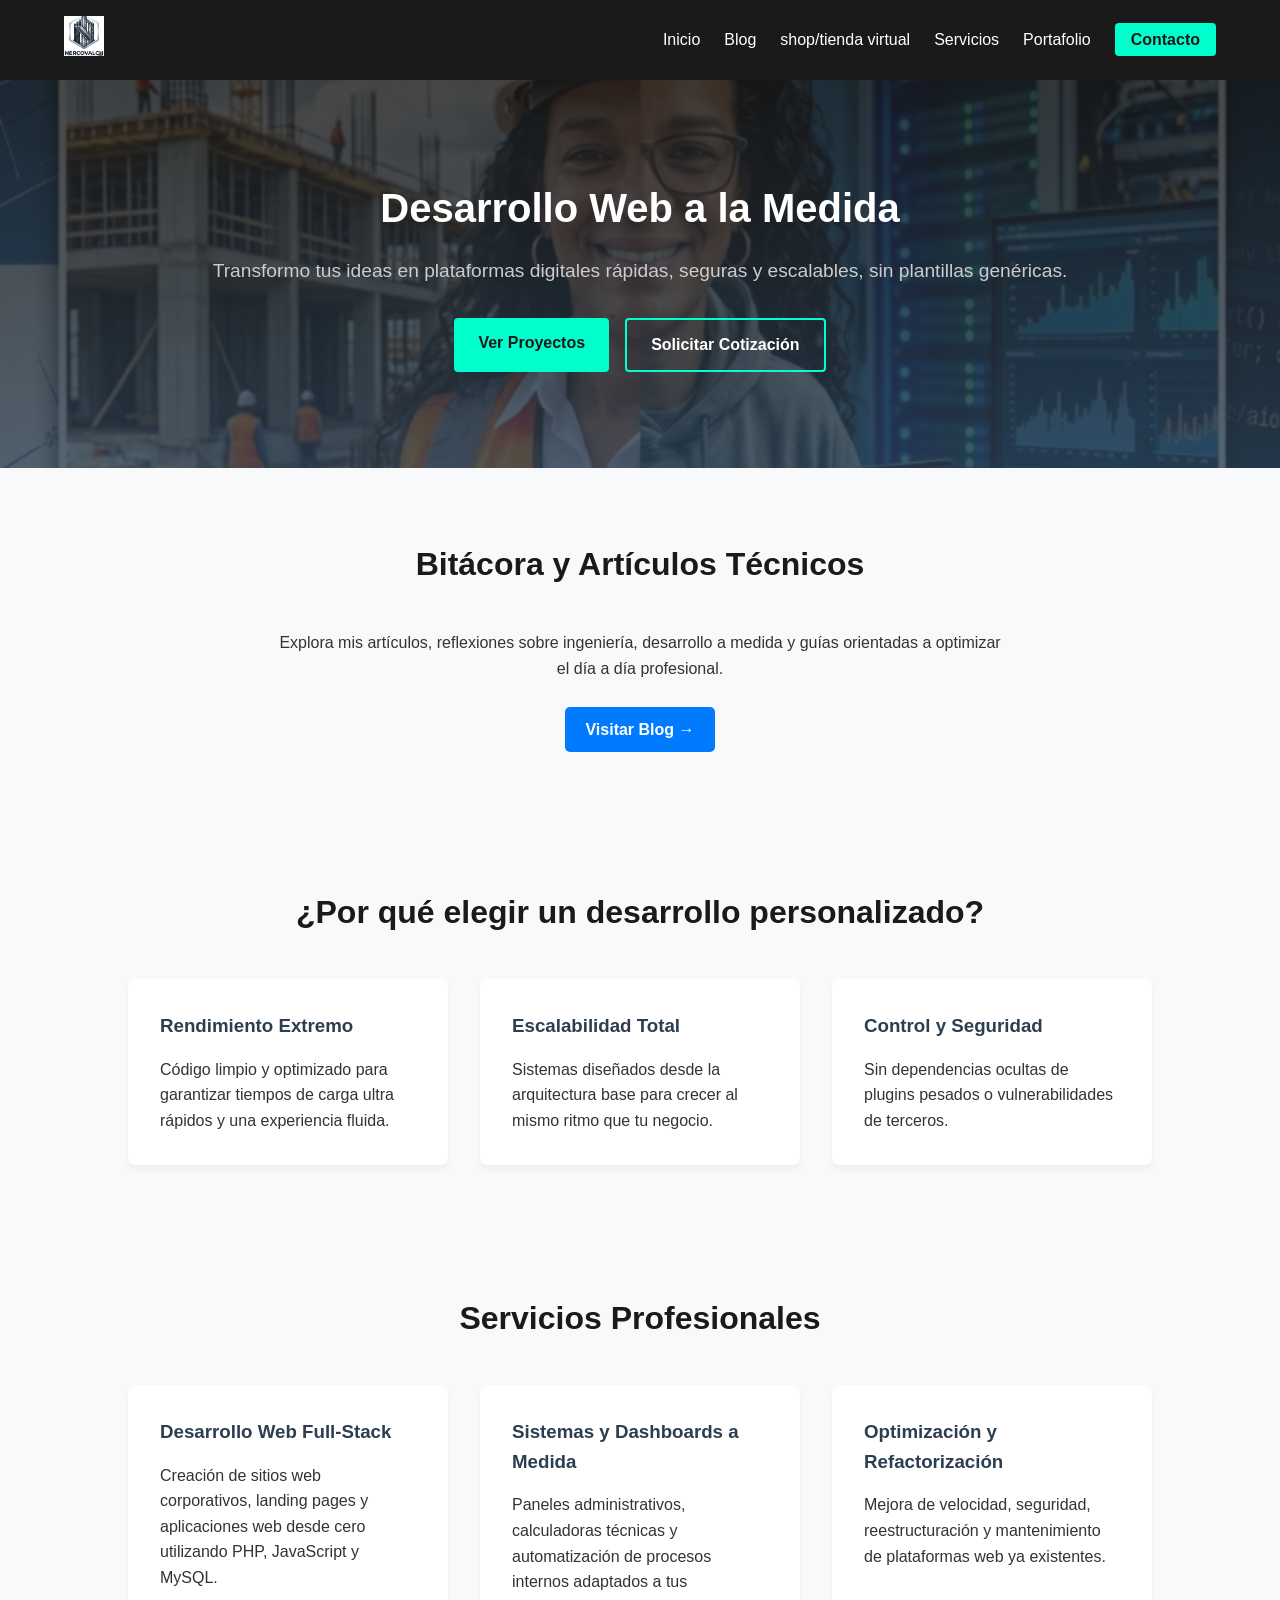
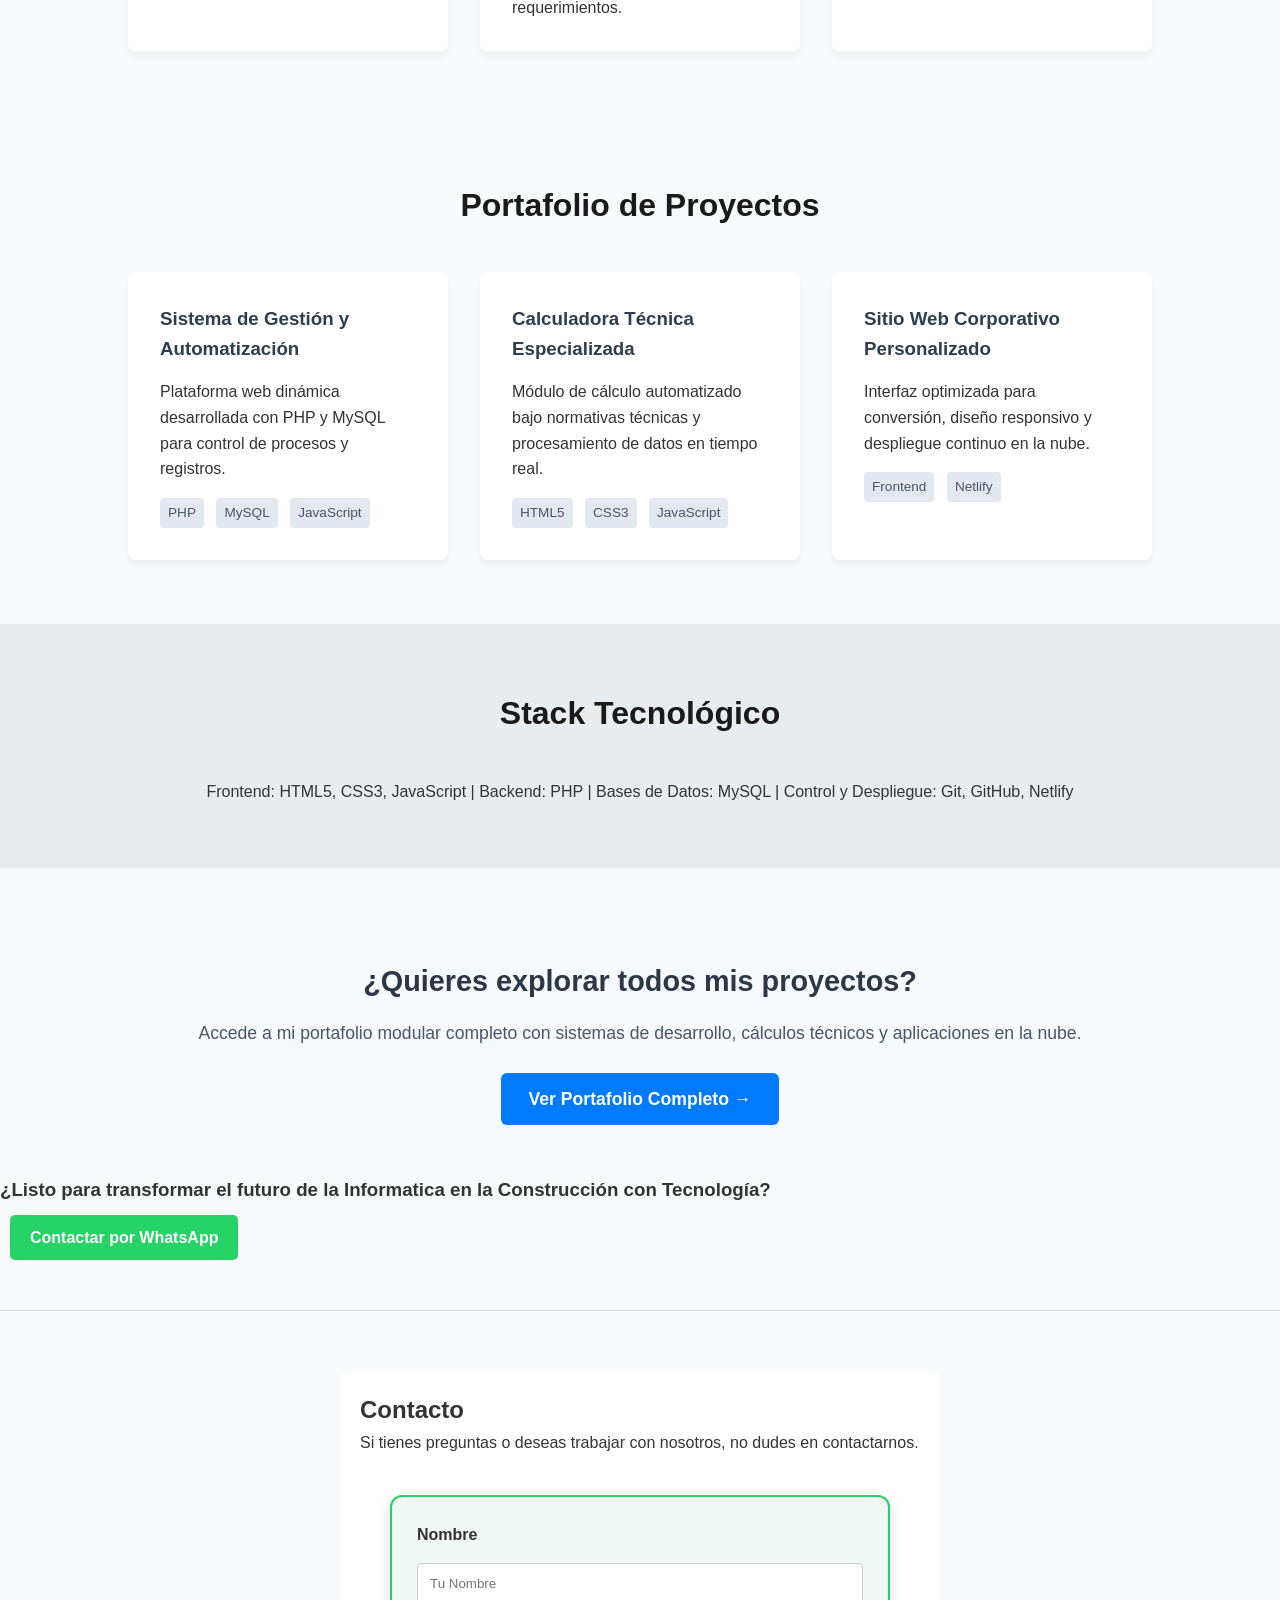
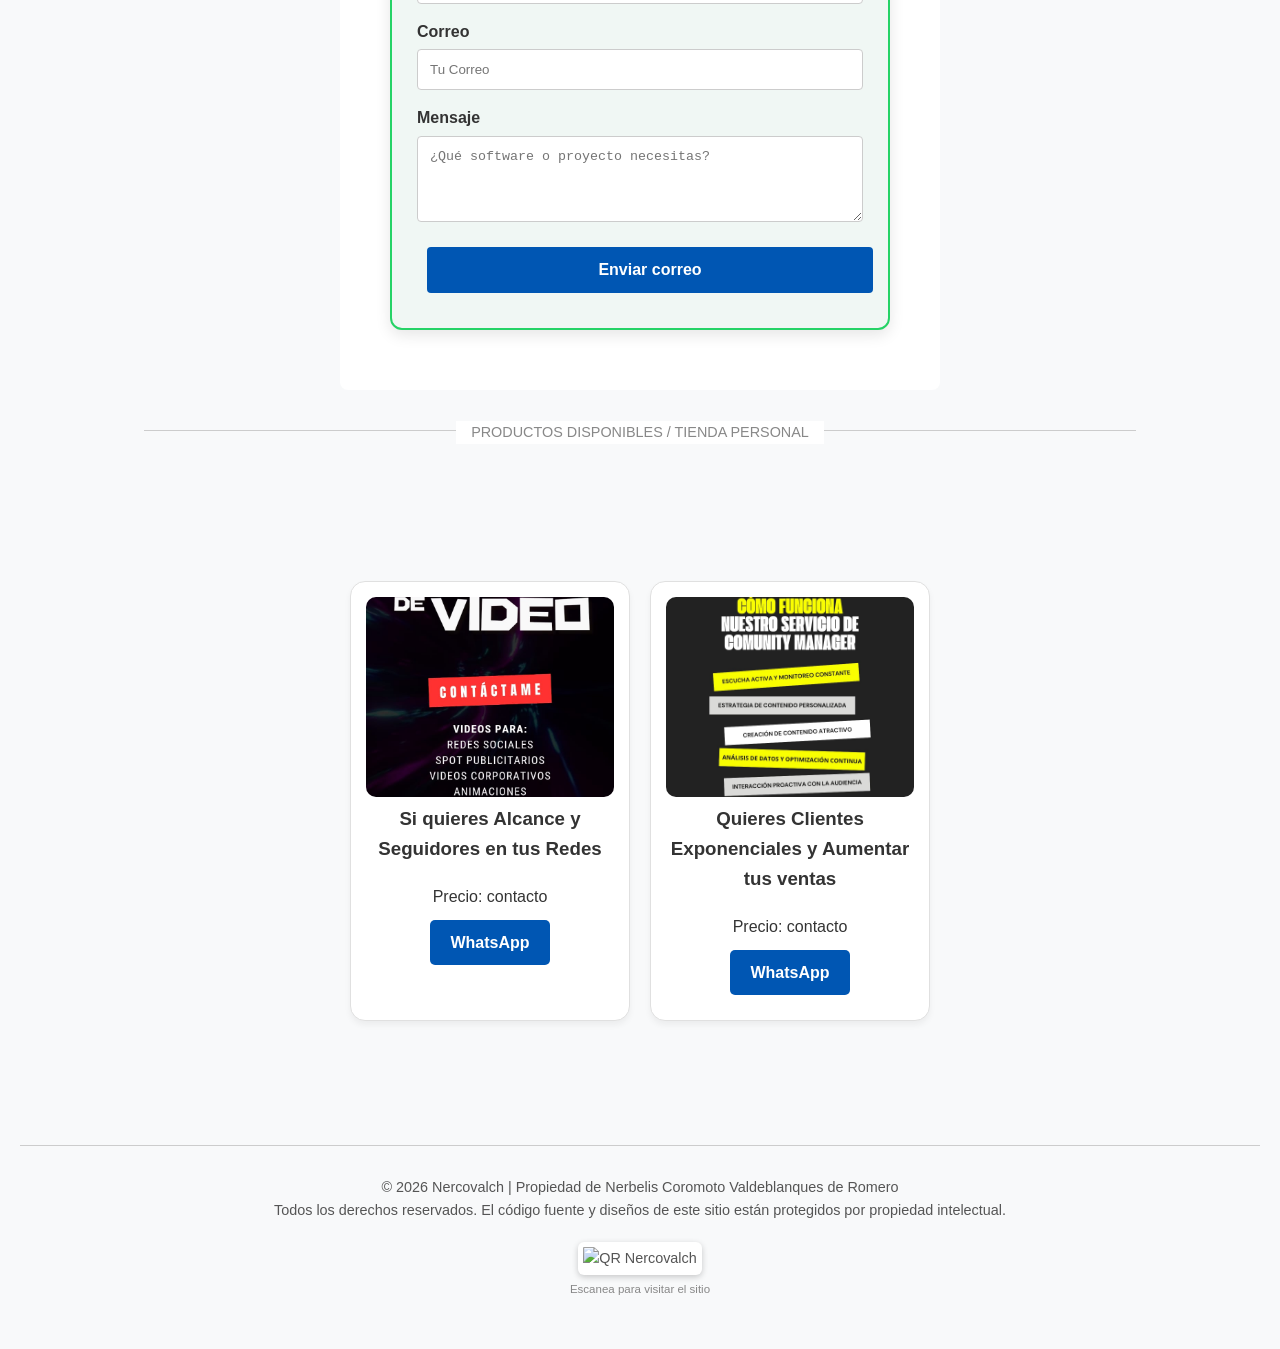
==== index.html @ d63fc439 "agregando shop al menu" ====
<!DOCTYPE html>
<html lang="es">
<head>
    <meta charset="UTF-8">
    <meta name="viewport" content="width=device-width, initial-scale=1.0">
    <title>Ing.Civil e Informatica Nerbelis Valdeblanques / Custom Website Developer & System Engineer</title>
    <meta name="description" content="Desarrollo web a la medida, sistemas full-stack, PHP, JavaScript y soluciones digitales optimizadas.">
    <!-- Aquí vincularemos los estilos CSS más adelante -->
    <link rel="stylesheet" href="style.css">
</head>
<body>

    <!-- Cabecera y Navegación -->
    <header>
        <div class="logo">
             <a href="#inicio"><img src="logo.png" alt="Mi Logo" style="height: 40px;"></a>
        </div>
        <nav>
            <ul>
                <li><a href="#inicio">Inicio</a></li>
                <li><a href="https://blog.nercovalch.uk" target="_blank">Blog</a></li>
                <li><a href="https://shop.nercovalch.uk">shop/tienda virtual</a></li>
                <li><a href="#servicios">Servicios</a></li>
                <li><a href="https://portafolio.nercovalch.uk">Portafolio</a></li>
                <li><a href="#contacto" class="btn-nav">Contacto</a></li>
            </ul>
        </nav>
    </header>

    <!-- 1. Hero Section -->
    <section id="inicio" class="hero">
        <div class="hero-content">
            <h1>Desarrollo Web a la Medida</h1>
            <p>Transformo tus ideas en plataformas digitales rápidas, seguras y escalables, sin plantillas genéricas.</p>
            <div class="hero-buttons">
                <a href="https://portafolio.nercovalch.uk" class="btn-primary">Ver Proyectos</a>
                <a href="#contacto" class="btn-secondary">Solicitar Cotización</a>
            </div>
        </div>
    </section>

    <!-- 2. Propuesta de Valor -->
    <!-- Sección de Acceso al Blog -->
    <section id="blog-destacado" class="blog-section-preview" style="padding: 40px 20px; text-align: center;">
        <div class="blog-content-box" style="max-width: 800px; margin: 0 auto; background: rgba(255, 255, 255, 0.03); border: 1px solid rgba(255, 255, 255, 0.1); border-radius: 8px; padding: 30px;">
            <h2>Bitácora y Artículos Técnicos</h2>
            <p>Explora mis artículos, reflexiones sobre ingeniería, desarrollo a medida y guías orientadas a optimizar el día a día profesional.</p>
            <br>
            <a href="https://blog.nercovalch.uk" target="_blank" class="btn-primary" style="display: inline-block; padding: 10px 20px; background-color: #007bff; color: #fff; text-decoration: none; border-radius: 5px; font-weight: bold;">Visitar Blog &rarr;</a>
        </div>
    </section>

    <section class="value-proposal">
        <h2>¿Por qué elegir un desarrollo personalizado?</h2>
        <div class="grid-cards">
            <div class="card">
                <h3>Rendimiento Extremo</h3>
                <p>Código limpio y optimizado para garantizar tiempos de carga ultra rápidos y una experiencia fluida.</p>
            </div>
            <div class="card">
                <h3>Escalabilidad Total</h3>
                <p>Sistemas diseñados desde la arquitectura base para crecer al mismo ritmo que tu negocio.</p>
            </div>
            <div class="card">
                <h3>Control y Seguridad</h3>
                <p>Sin dependencias ocultas de plugins pesados o vulnerabilidades de terceros.</p>
            </div>
        </div>
    </section>

    <!-- 3. Servicios Ofrecidos -->
    <section id="servicios" class="services">
        <h2>Servicios Profesionales</h2>
        <div class="grid-services">
            <div class="service-item">
                <h3>Desarrollo Web Full-Stack</h3>
                <p>Creación de sitios web corporativos, landing pages y aplicaciones web desde cero utilizando PHP, JavaScript y MySQL.</p>
            </div>
            <div class="service-item">
                <h3>Sistemas y Dashboards a Medida</h3>
                <p>Paneles administrativos, calculadoras técnicas y automatización de procesos internos adaptados a tus requerimientos.</p>
            </div>
            <div class="service-item">
                <h3>Optimización y Refactorización</h3>
                <p>Mejora de velocidad, seguridad, reestructuración y mantenimiento de plataformas web ya existentes.</p>
            </div>
        </div>
    </section>

    <!-- 4. Portafolio / Casos de Éxito -->
    <section id="portafolio" class="portfolio">
        <h2>Portafolio de Proyectos</h2>
        <div class="grid-portfolio">
            <div class="portfolio-card">
                <h3>Sistema de Gestión y Automatización</h3>
                <p>Plataforma web dinámica desarrollada con PHP y MySQL para control de procesos y registros.</p>
                <span class="tech-tag">PHP</span> <span class="tech-tag">MySQL</span> <span class="tech-tag">JavaScript</span>
            </div>
            <div class="portfolio-card">
                <h3>Calculadora Técnica Especializada</h3>
                <p>Módulo de cálculo automatizado bajo normativas técnicas y procesamiento de datos en tiempo real.</p>
                <span class="tech-tag">HTML5</span> <span class="tech-tag">CSS3</span> <span class="tech-tag">JavaScript</span>
            </div>
            <div class="portfolio-card">
                <h3>Sitio Web Corporativo Personalizado</h3>
                <p>Interfaz optimizada para conversión, diseño responsivo y despliegue continuo en la nube.</p>
                <span class="tech-tag">Frontend</span> <span class="tech-tag">Netlify</span>
            </div>
            
        </div>
    </section>

    <!-- Stack Tecnológico -->
    <section class="tech-stack">
        <h2>Stack Tecnológico</h2>
        <p>Frontend: HTML5, CSS3, JavaScript | Backend: PHP | Bases de Datos: MySQL | Control y Despliegue: Git, GitHub, Netlify</p>
    </section>

       <section style="padding: 50px 20px; text-align: center; background-color: #f7fafc; margin-top: 40px; border-radius: 8px;">
    <h2 style="font-size: 1.8rem; color: #2d3748; margin-bottom: 15px;">¿Quieres explorar todos mis proyectos?</h2>
    <p style="font-size: 1.1rem; color: #4a5568; margin-bottom: 25px;">Accede a mi portafolio modular completo con sistemas de desarrollo, cálculos técnicos y aplicaciones en la nube.</p>
    <a href="https://portafolio.nercovalch.uk" target="_blank" style="background-color: #007bff; color: white; padding: 12px 28px; border-radius: 6px; text-decoration: none; font-weight: bold; font-size: 1.1rem; display: inline-block;">
        Ver Portafolio Completo &rarr;
    </a>
</section>
        <h3>¿Listo para transformar el futuro de la Informatica en la Construcción con Tecnología?</h3>
        <a href="https://wa.me/5804126526413" class="btn-contacto whatsapp" target="_blank">Contactar por WhatsApp</a>
    </div>
    <div class="contacto-container">
    <!-- Sección de Contacto -->
<div id="contacto" style="max-width: 600px; margin: 40px auto; padding: 20px; background: #fff; border-radius: 8px;">
    <h2>Contacto</h2>
    <p>Si tienes preguntas o deseas trabajar con nosotros, no dudes en contactarnos.</p>
    
    <!-- Formulario configurado para Netlify -->
    <form name="contacto" method="POST" data-netlify="true" action="/gracias.html">
  
  <!-- Campo trampa para bots (Honeypot) -->
  <p style="display: none;">
    <label>No llenes esto: <input name="bot-field" /></label>
  </p>

  <div style="margin-bottom: 15px;">
    <label for="nombre" style="display: block; margin-bottom: 5px; font-weight: bold;">Nombre</label>
    <input type="text" id="nombre" name="nombre" placeholder="Tu Nombre" required style="display: block; width: 100%; padding: 12px; border: 1px solid #ccc; border-radius: 4px; box-sizing: border-box;">
  </div>

  <div style="margin-bottom: 15px;">
    <label for="email" style="display: block; margin-bottom: 5px; font-weight: bold;">Correo</label>
    <input type="email" id="email" name="email" placeholder="Tu Correo" required style="display: block; width: 100%; padding: 12px; border: 1px solid #ccc; border-radius: 4px; box-sizing: border-box;">
  </div>

  <div style="margin-bottom: 15px;">
    <label for="mensaje" style="display: block; margin-bottom: 5px; font-weight: bold;">Mensaje</label>
    <textarea id="mensaje" name="mensaje" placeholder="¿Qué software o proyecto necesitas?" rows="4" required style="display: block; width: 100%; padding: 12px; border: 1px solid #ccc; border-radius: 4px; box-sizing: border-box;"></textarea>
  </div>

  <button type="submit" class="btn-contacto" style="width: 100%; padding: 14px; background-color: #0056b3; color: white; border: none; border-radius: 4px; font-size: 16px; cursor: pointer;">Enviar correo</button>
</form>
</div>
    </header>        
   <div style="text-align: center; margin: 40px 0;">
    <hr style="border: none; border-top: 1px solid #ccc; width: 80%; margin: 0 auto;">
    <p style="background: white; display: inline-block; padding: 0 15px; position: relative; top: -12px; color: #888; font-size: 0.9em;">
        PRODUCTOS DISPONIBLES / TIENDA PERSONAL
    </p>
  </div>
    <section class="contenedor-tienda">
    <div class="productos-grid">
        
        <div class="producto-card">
            <img src="foto1.jpg" class="foto-producto">
            <h3>Si quieres Alcance y Seguidores en tus Redes</h3>
            <p>Precio: contacto</p>
            <a href="https://wa.me/584246561452" class="btn-contacto">WhatsApp</a>
        </div>

        <div class="producto-card">
            <img src="foto2.jpg" class="foto-producto">
            <h3>Quieres Clientes Exponenciales y Aumentar tus ventas</h3>
            <p>Precio: contacto</p>
            <a href="https://wa.me/584246561452" class="btn-contacto">WhatsApp</a>
        </div>

        </section> 
     <footer style="text-align: center; padding: 30px; border-top: 1px solid #ccc; margin-top: 40px; font-size: 0.9em; color: #555;">
        <p>© 2026 Nercovalch | Propiedad de Nerbelis Coromoto Valdeblanques de Romero</p>
        <p>Todos los derechos reservados. El código fuente y diseños de este sitio están protegidos por propiedad intelectual.</p>
        <div style="margin-top: 20px; text-align: center;">
        <img src="https://api.qrserver.com/v1/create-qr-code/?size=90x90&data=https://nercovalch.uk" alt="QR Nercovalch" style="background: #fff; padding: 5px; border-radius: 6px; box-shadow: 0 2px 6px rgba(0,0,0,0.2);">
        <p style="font-size: 0.8em; color: #888; margin-top: 5px;">Escanea para visitar el sitio</p>
    </div>

    </footer>
    <script>
    // Bloquear clic derecho
    document.addEventListener('contextmenu', function(e) {
        e.preventDefault();
    });

    // Bloquear combinaciones de teclas para inspeccionar código (F12, Ctrl+Shift+I, Ctrl+U, etc.)
    document.addEventListener('keydown', function(e) {
        if (
            e.keyCode == 123 || // F12
            (e.ctrlKey && e.shiftKey && (e.keyCode == 73 || e.keyCode == 74)) || // Ctrl+Shift+I / J
            (e.ctrlKey && e.keyCode == 85) // Ctrl+U (Ver código fuente)
        ) {
            e.preventDefault();
            return false;
        }
    });
</script>
</body>
</html>
---- style.css ----
.profile-img {
    width: 150px;
    height: 150px;
    border-radius: 50%; /* Hace la foto redonda */
    object-fit: cover;    /* Evita que la foto se estire */
    border: 4px solid #0056b3; /* Borde azul de ingeniería */
    display: block;
    margin: 20px auto;   /* Centra la foto */
}

.site-header {
    text-align: center;  /* Centra el nombre y la biografía */
    padding: 30px;
    background-color: #f4f4f4;
}
.skills-container {
    margin-top: 20px;
    display: flex;
    flex-wrap: wrap;
    justify-content: center;
    gap: 10px; 
}

.tag {
    background-color: #0056b3; 
    color: white;
    padding: 5px 15px;
    border-radius: 15px;
    font-size: 0.9rem;
    font-weight: bold;
}
#nombre {
    font-family: 'Segoe UI', Tahoma, Geneva, Verdana, sans-serif;
    color: #333;
    margin-top: 15px;
}
#nombre {
    font-family: 'Segoe UI', Tahoma, Geneva, Verdana, sans-serif;
    color: #333;
    margin-top: 15px;
}
.contacto-container {
    margin-top: 40px;
    padding: 20px;
    border-top: 1px solid #ddd;
}

.contacto-container h3 {
    font-family: Arial, sans-serif;
    color: #333;
    margin-bottom: 20px;
}

.btn-contacto {
    display: inline-block;
    padding: 12px 25px;
    margin: 10px;
    border-radius: 5px;
    text-decoration: none;
    font-weight: bold;
    font-family: sans-serif;
    transition: 0.3s;
}

.whatsapp {
    background-color: #25d366;
    color: white;
}

.btn-contacto {
    background-color: #0056b3;
    color: white;
    padding: 10px 20px;
    text-decoration: none;
    border-radius: 5px;
    display: inline-block;
}

.btn-contacto:hover {
    opacity: 0.8;
    transform: translateY(-3px);
}
.btn-contacto i {
    margin-right: 10px; /* Separa el icono del texto */
    font-size: 1.2rem;   /* Hace el icono un poco más grande */
}

.whatsapp {
    background-color: #25d366 !important; /* Color oficial de WhatsApp */
}
.productos-grid {
    display: flex;
    flex-wrap: wrap; /* Esto hace que si no caben 10 en fila, bajen automáticamente */
    justify-content: center;
    gap: 20px;
    padding: 20px;
}

.producto-card {
    background: #ffffff;
    border: 1px solid #e0e0e0;
    border-radius: 15px;
    width: 280px;
    padding: 15px;
    text-align: center;
    box-shadow: 0 4px 6px rgba(0,0,0,0.05);
}

.foto-producto {
    width: 100%;
    height: 200px;
    object-fit: cover; /* Evita que la foto se vea estirada */
    border-radius: 10px;
}

.btn-compra {
    display: block;
    background-color: #25d366; /* Verde WhatsApp */
    color: white;
    padding: 10px;
    text-decoration: none;
    border-radius: 10px;
    font-weight: bold;
    margin-top: 10px;
}
.productos-grid {
    display: flex;
    flex-wrap: wrap; /* Permite que los productos "salten" a la siguiente fila */
    justify-content: center; /* Los centra todos */
    gap: 20px; /* Deja un espacio de 20px entre cada tarjeta */
}
/* --- ESTILOS PARA EL FORMULARIO Y BOTONES (LÍNEA 132+) --- */

form {
    max-width: 500px;    /* Hace que el formulario sea más angosto y estético */
    margin: 40px auto;   /* Lo separa de arriba y lo centra horizontalmente */
    padding: 25px;       /* Espacio interno para que no esté todo pegado */
    background-color: #f0f7f4; 
    border: 2px solid #25d366; /* Borde azul profesional */
    border-radius: 12px; /* Bordes redondeados modernos */
    box-shadow: 0 5px 15px rgba(0,0,0,0.1); /* Sombra suave para que resalte */
}

/* Estilo para los campos de entrada */
input, textarea {
    width: 100%;         /* Se ajustan al nuevo ancho del formulario */
    padding: 12px;
    margin-bottom: 15px;
    border: 1px solid #ccc;
    border-radius: 8px;
    box-sizing: border-box; /* Evita que los campos se salgan del borde */
}

/* Estilo para el botón de enviar (Azul Profesional) */
button[type="submit"] {
    width: 100%;
    background-color: #005080; /* El azul oscuro que elegimos */
    color: white;
    padding: 12px;
    border: none;
    border-radius: 8px;
    font-weight: bold;
    cursor: pointer;
    transition: background 0.3s ease, transform 0.2s;
}

/* Efecto cuando pasas el mouse por encima */
button[type="submit"]:hover {
    background-color: #003d60; /* Se oscurece un poco al tocarlo */
    transform: scale(1.02); /* Crece un poquito para dar feedback */
}
/* Estilos Generales */
* {
    margin: 0;
    padding: 0;
    box-sizing: border-box;
}

body {
    font-family: 'Segoe UI', Tahoma, Geneva, Verdana, sans-serif;
    line-height: 1.6;
    color: #333;
    background-color: #f8f9fa;
}

/* Cabecera y Navegación */
header {
    background: #1a1a1a;
    color: #fff;
    display: flex;
    justify-content: space-between;
    align-items: center;
    padding: 1rem 5%;
    position: sticky;
    top: 0;
    z-index: 1000;
}

.logo span {
    font-size: 1.5rem;
    font-weight: bold;
    color: #00ffcc;
}

nav ul {
    list-style: none;
    display: flex;
    gap: 1.5rem;
}

nav ul li a {
    color: #fff;
    text-decoration: none;
    transition: color 0.3s;
}

nav ul li a:hover {
    color: #00ffcc;
}

.btn-nav {
    background: #00ffcc;
    color: #1a1a1a !important;
    padding: 0.5rem 1rem;
    border-radius: 4px;
    font-weight: bold;
}

/* Hero Section */
.hero {
   background: linear-gradient(rgba(26, 26, 26, 0.8), rgba(44, 62, 80, 0.8)), url('fondo-hero.jpg');
    background-size: cover;
    background-position: center;
    background-repeat: no-repeat;
    color: #fff;
    text-align: center;
    padding: 6rem 2rem;
}

.hero h1 {
    font-size: 2.5rem;
    margin-bottom: 1rem;
}

.hero p {
    font-size: 1.2rem;
    margin-bottom: 2rem;
    color: #ccc;
}

.hero-buttons {
    display: flex;
    justify-content: center;
    gap: 1rem;
}

.btn-primary {
    background: #00ffcc;
    color: #1a1a1a;
    padding: 0.75rem 1.5rem;
    border-radius: 4px;
    text-decoration: none;
    font-weight: bold;
}

.btn-secondary {
    background: transparent;
    color: #fff;
    border: 2px solid #00ffcc;
    padding: 0.75rem 1.5rem;
    border-radius: 4px;
    text-decoration: none;
    font-weight: bold;
}

/* Secciones Generales */
section {
    padding: 4rem 10%;
}

section h2 {
    text-align: center;
    margin-bottom: 2.5rem;
    font-size: 2rem;
    color: #1a1a1a;
}

/* Tarjetas y Grillas */
.grid-cards, .grid-services, .grid-portfolio {
    display: grid;
    grid-template-columns: repeat(auto-fit, minmax(280px, 1fr));
    gap: 2rem;
}

.card, .service-item, .portfolio-card {
    background: #fff;
    padding: 2rem;
    border-radius: 8px;
    box-shadow: 0 4px 6px rgba(0,0,0,0.05);
    transition: transform 0.3s;
}

.card:hover, .service-item:hover, .portfolio-card:hover {
    transform: translateY(-5px);
}

.card h3, .service-item h3, .portfolio-card h3 {
    margin-bottom: 1rem;
    color: #2c3e50;
}

.tech-tag {
    display: inline-block;
    background: #e2e8f0;
    color: #4a5568;
    padding: 0.25rem 0.5rem;
    border-radius: 4px;
    font-size: 0.85rem;
    margin-top: 1rem;
    margin-right: 0.5rem;
}

/* Stack Tecnológico */
.tech-stack {
    background: #e9ecef;
    text-align: center;
}
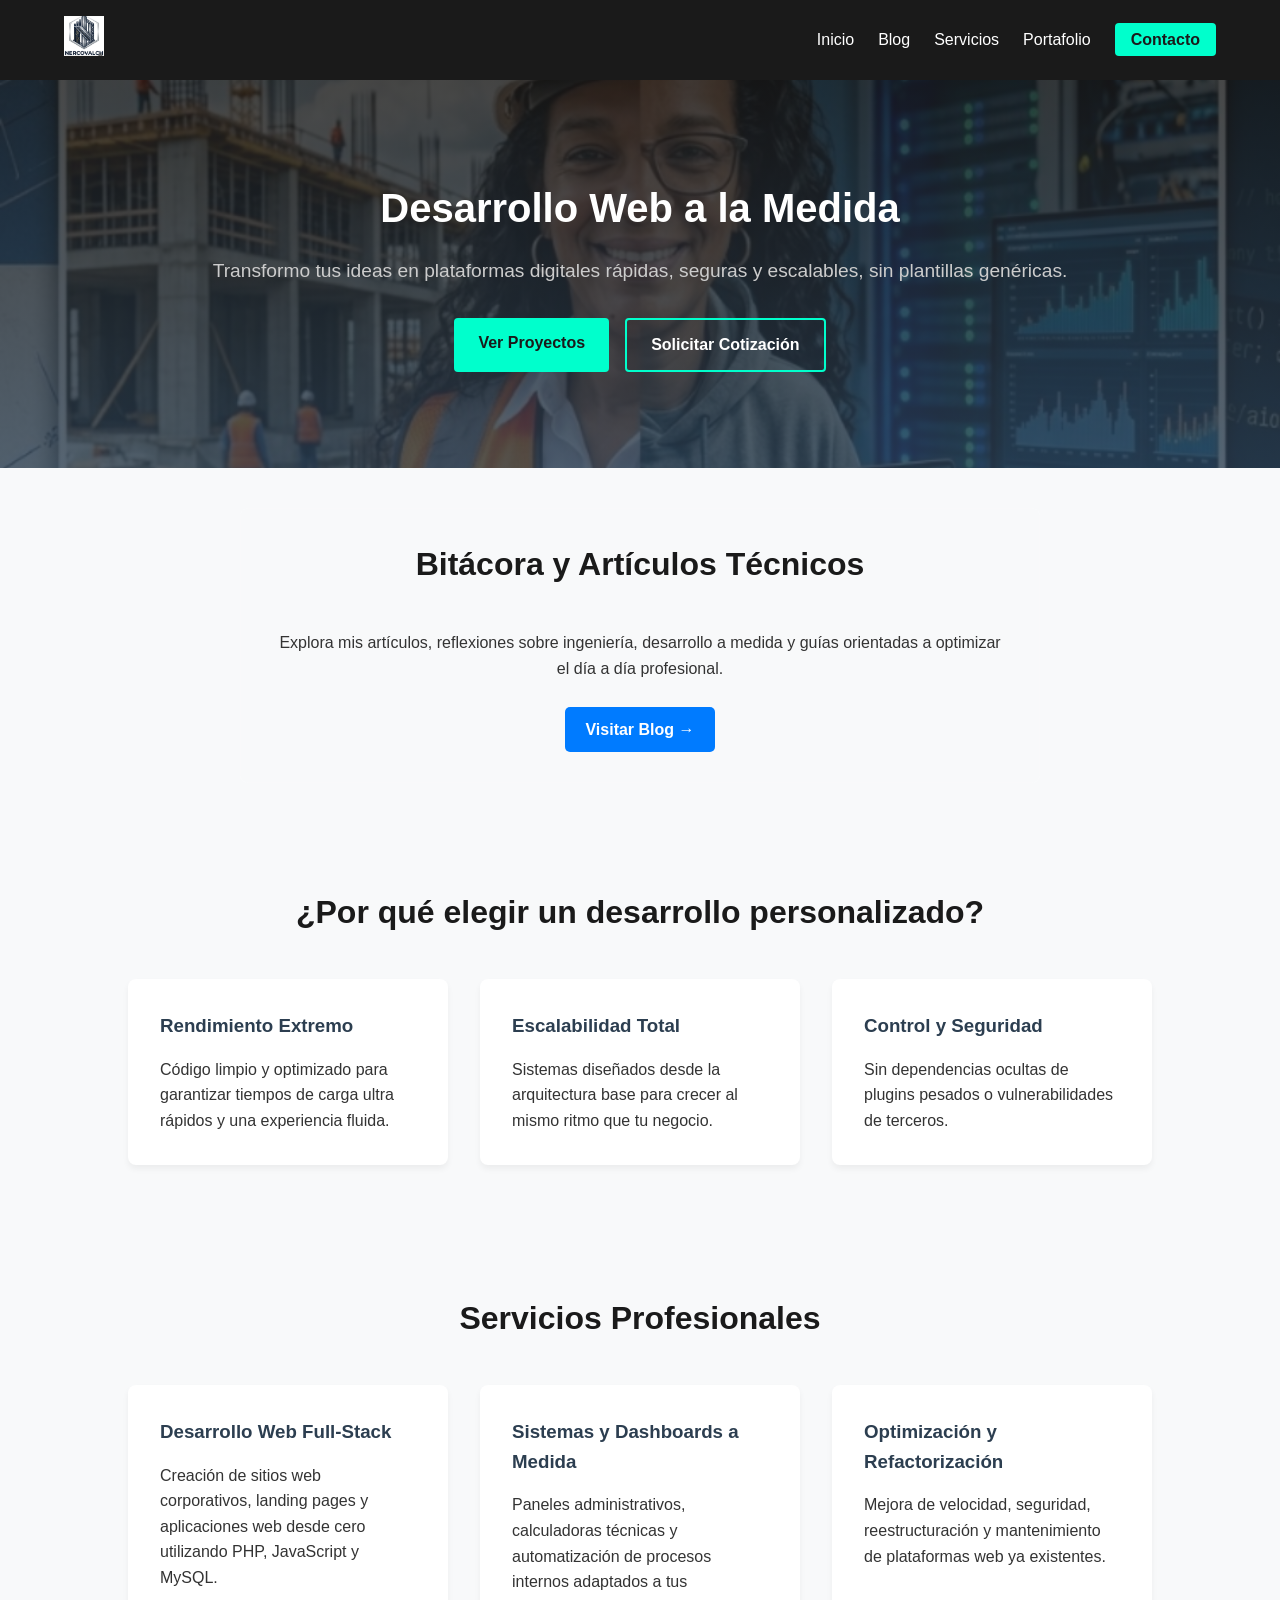
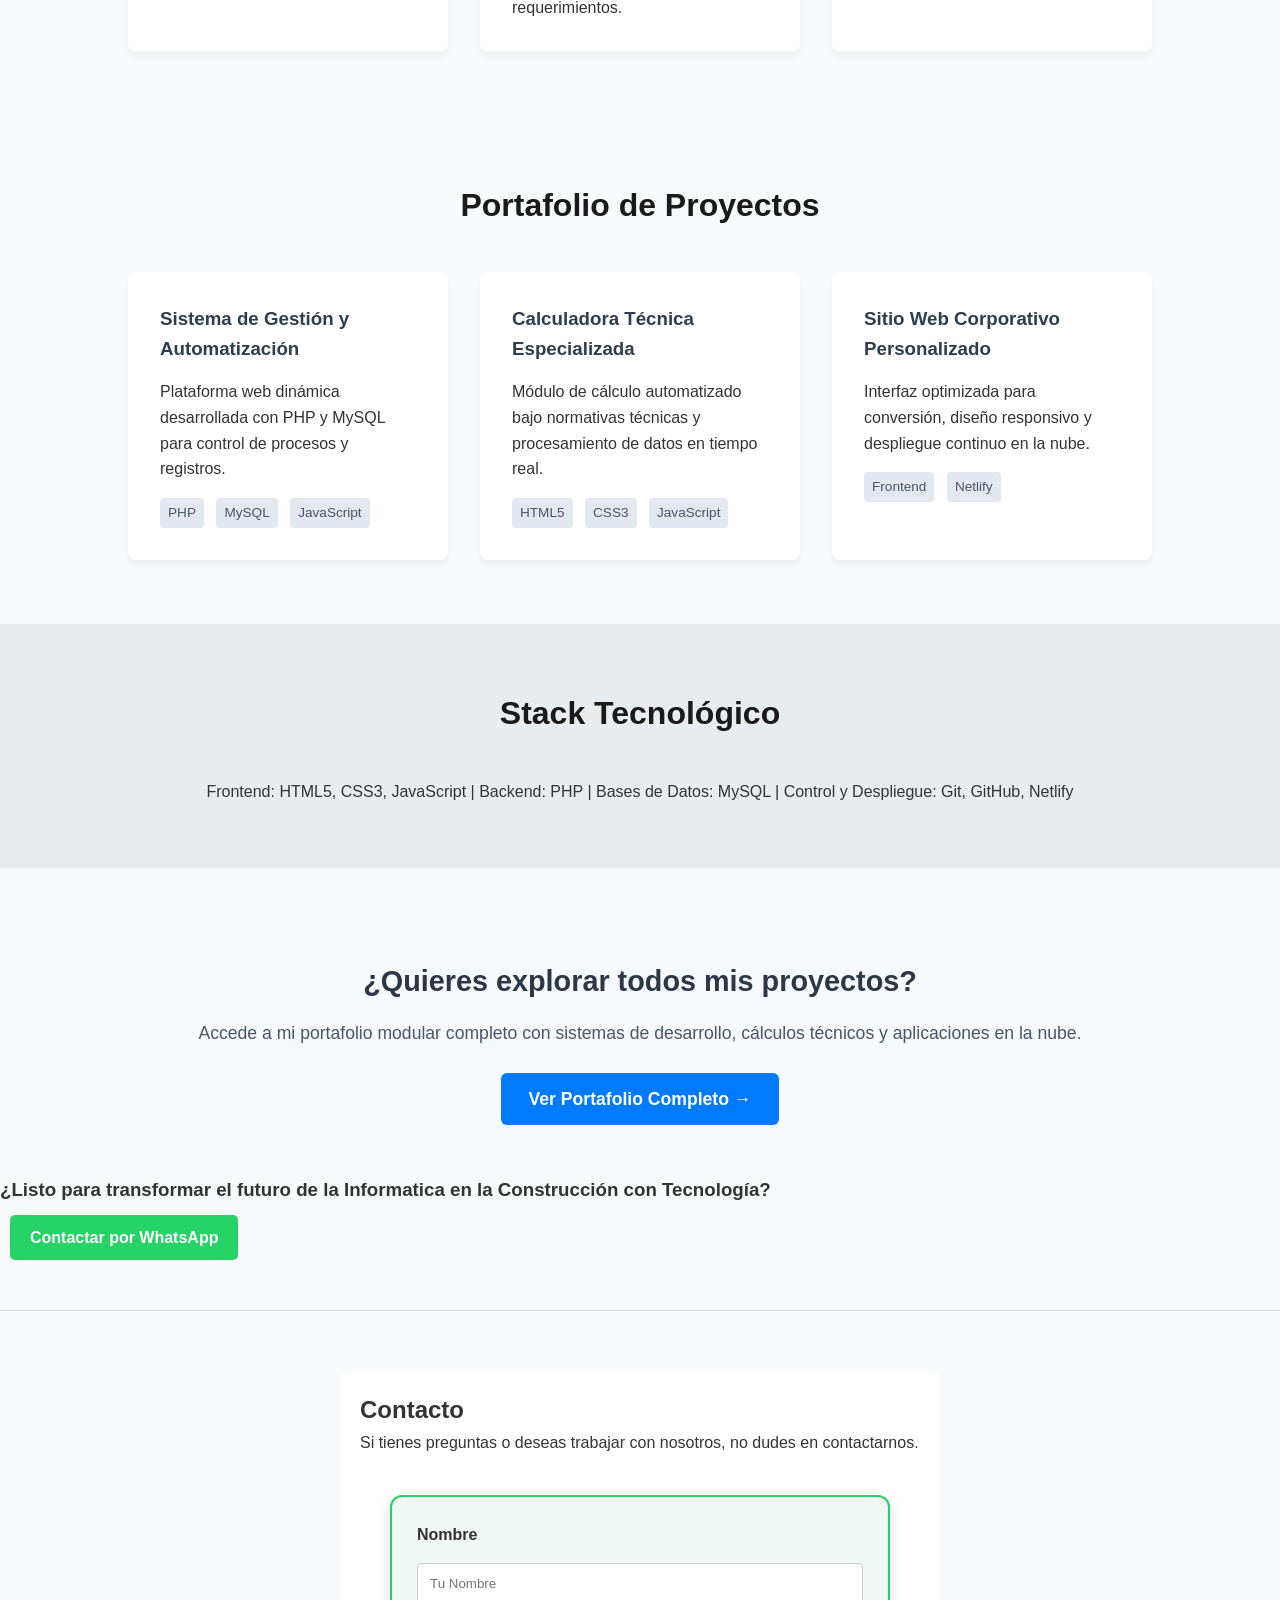
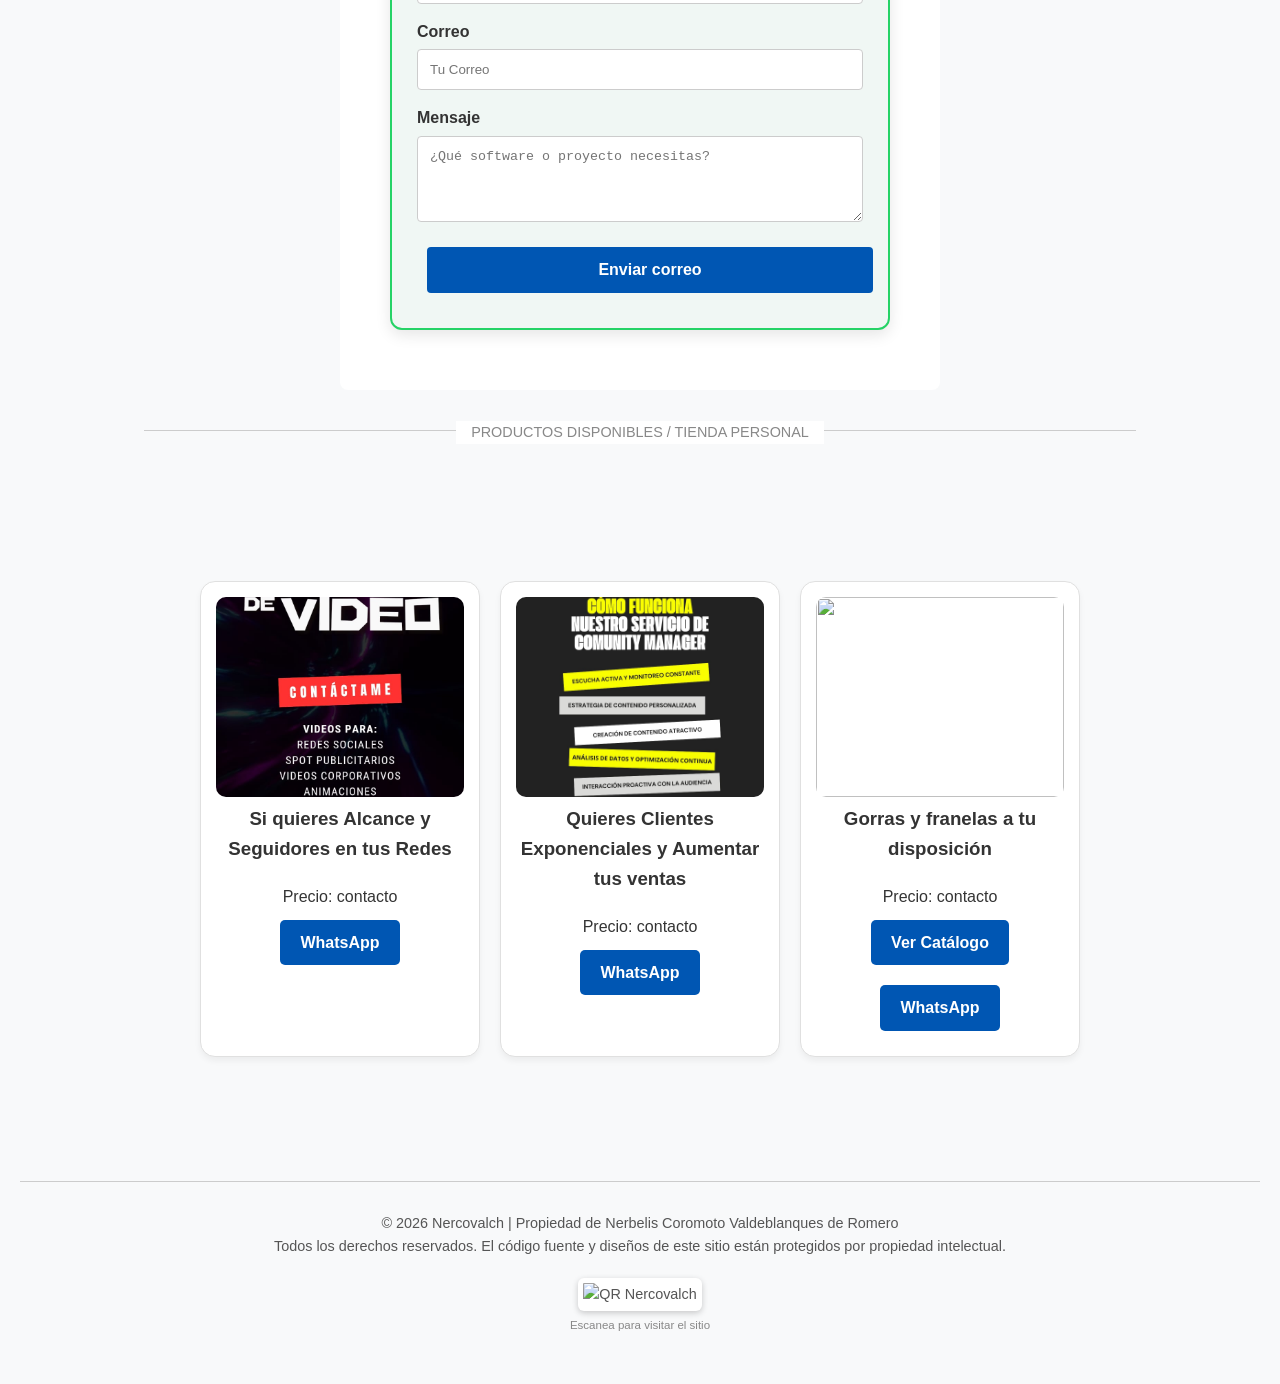
==== commit d5dde804: "eliminar shop del menu y anexando nueva etiqueta en tienda personal" ====
--- a/index.html
+++ b/index.html
@@ -19,7 +19,6 @@
             <ul>
                 <li><a href="#inicio">Inicio</a></li>
                 <li><a href="https://blog.nercovalch.uk" target="_blank">Blog</a></li>
-                <li><a href="https://shop.nercovalch.uk">shop/tienda virtual</a></li>
                 <li><a href="#servicios">Servicios</a></li>
                 <li><a href="https://portafolio.nercovalch.uk">Portafolio</a></li>
                 <li><a href="#contacto" class="btn-nav">Contacto</a></li>
@@ -182,6 +181,15 @@
             <a href="https://wa.me/584246561452" class="btn-contacto">WhatsApp</a>
         </div>
 
+        <div class="producto-card">
+            <img src="foto3.jpg" class="foto-producto">
+            <h3>Gorras y franelas a tu disposición</h3>
+            <p>Precio: contacto</p>
+             <a href="https://shop.nercovalch.uk" class="btn-contacto">Ver Catálogo</a>
+             <a href="https://wa.me/584246561452" class="btn-contacto">WhatsApp</a>
+        </div>
+        </div>
+
         </section> 
      <footer style="text-align: center; padding: 30px; border-top: 1px solid #ccc; margin-top: 40px; font-size: 0.9em; color: #555;">
         <p>© 2026 Nercovalch | Propiedad de Nerbelis Coromoto Valdeblanques de Romero</p>
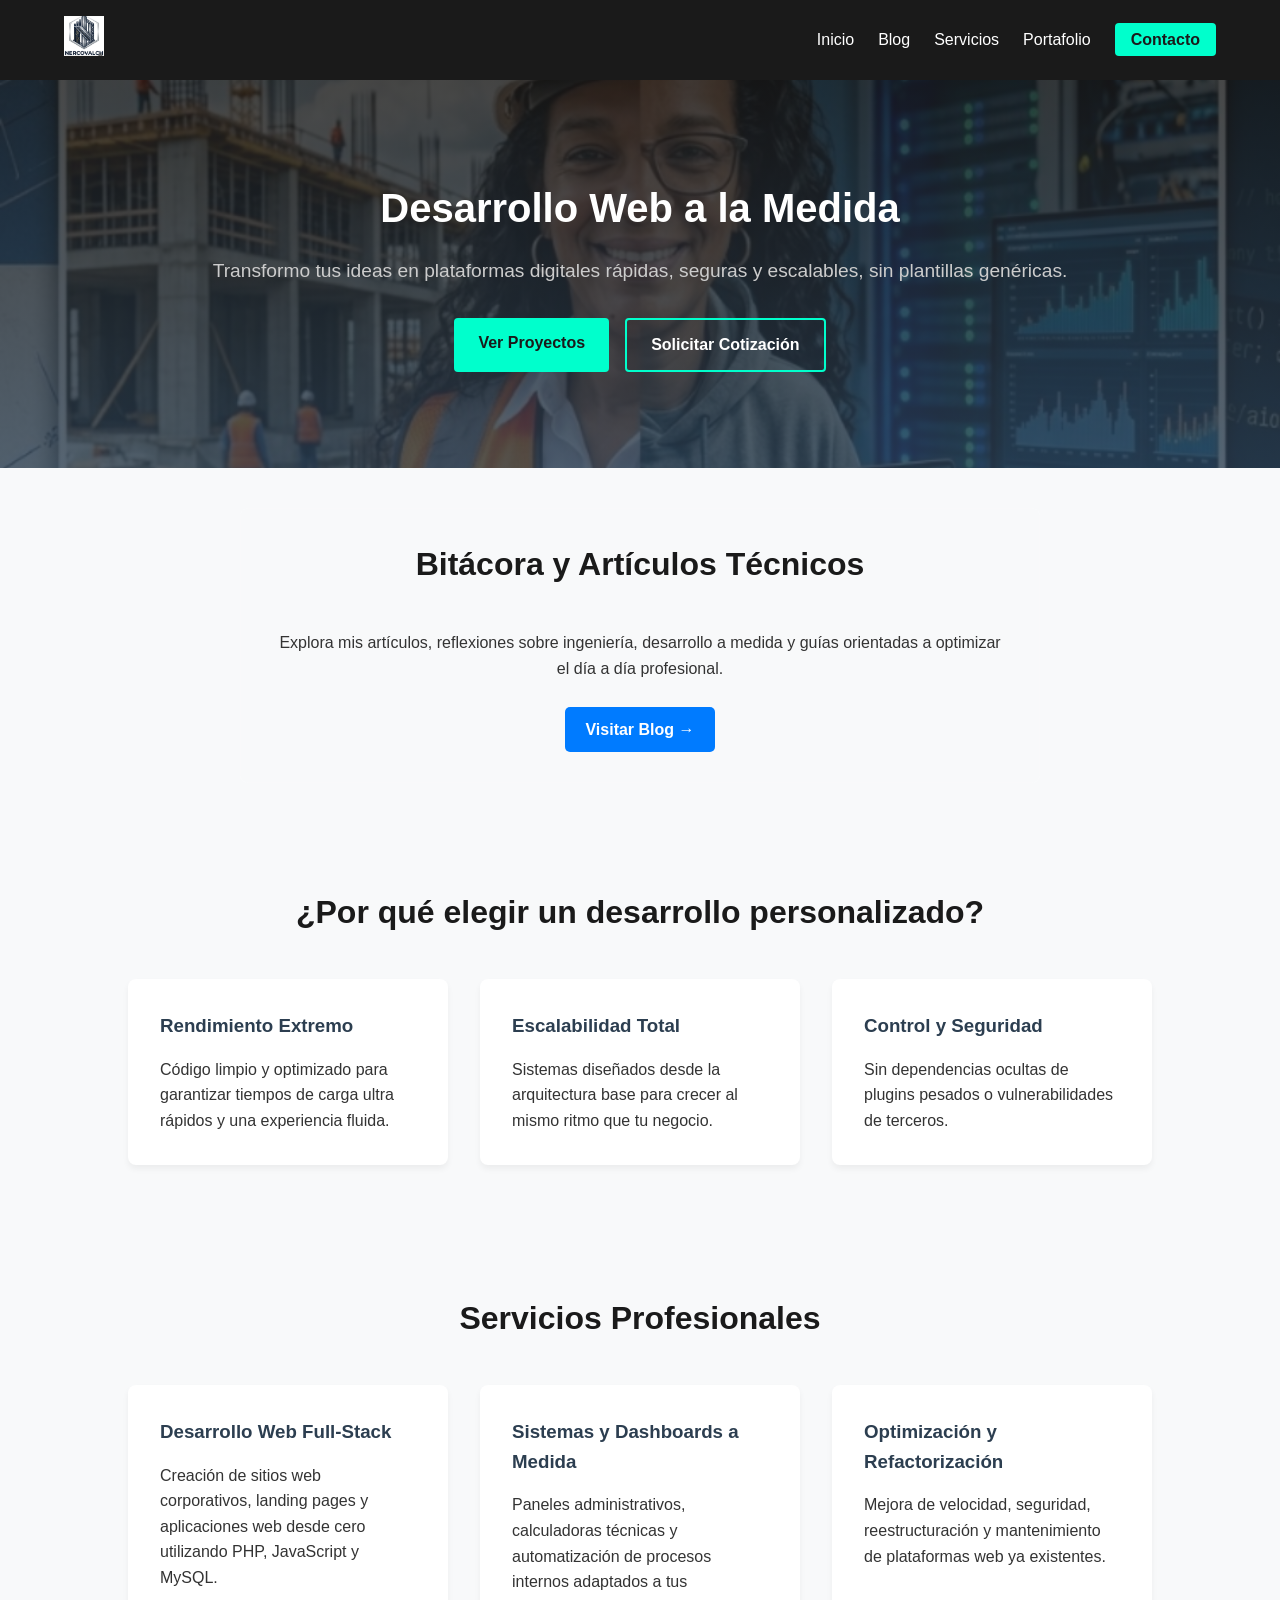
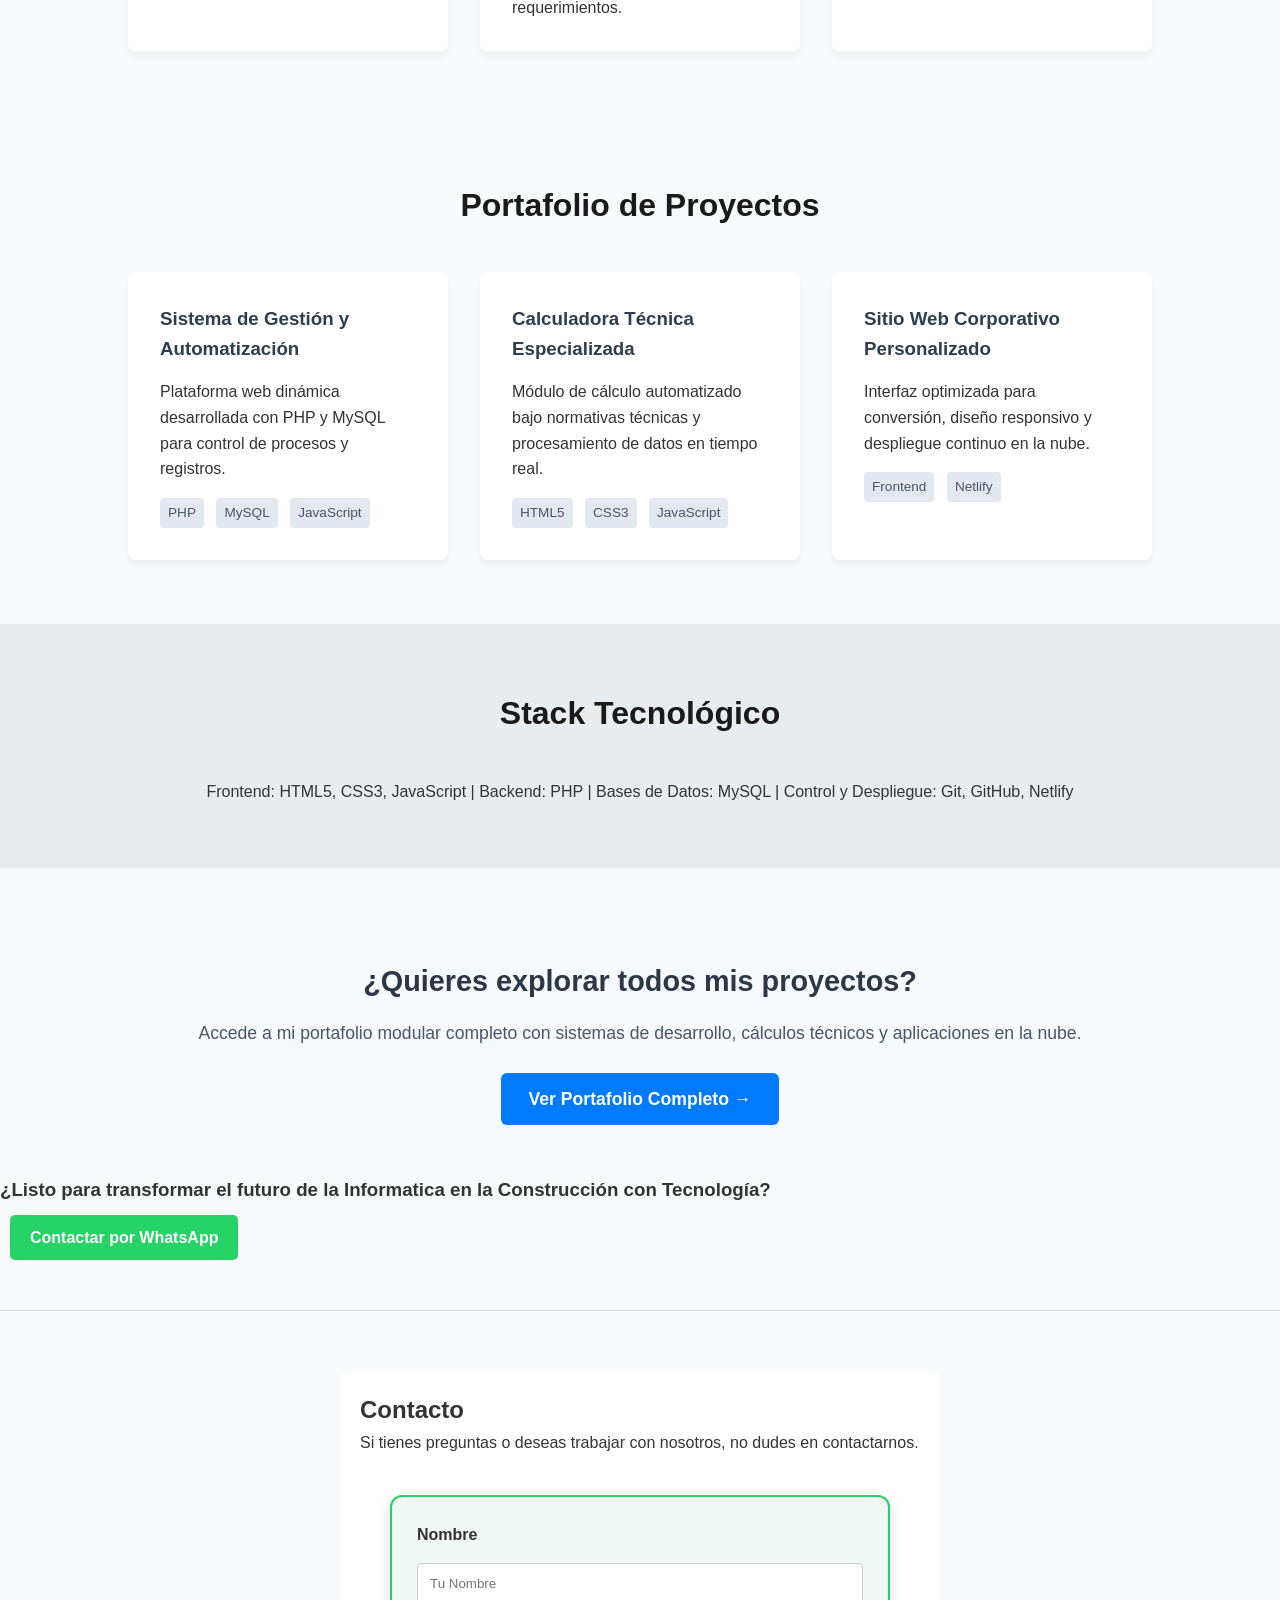
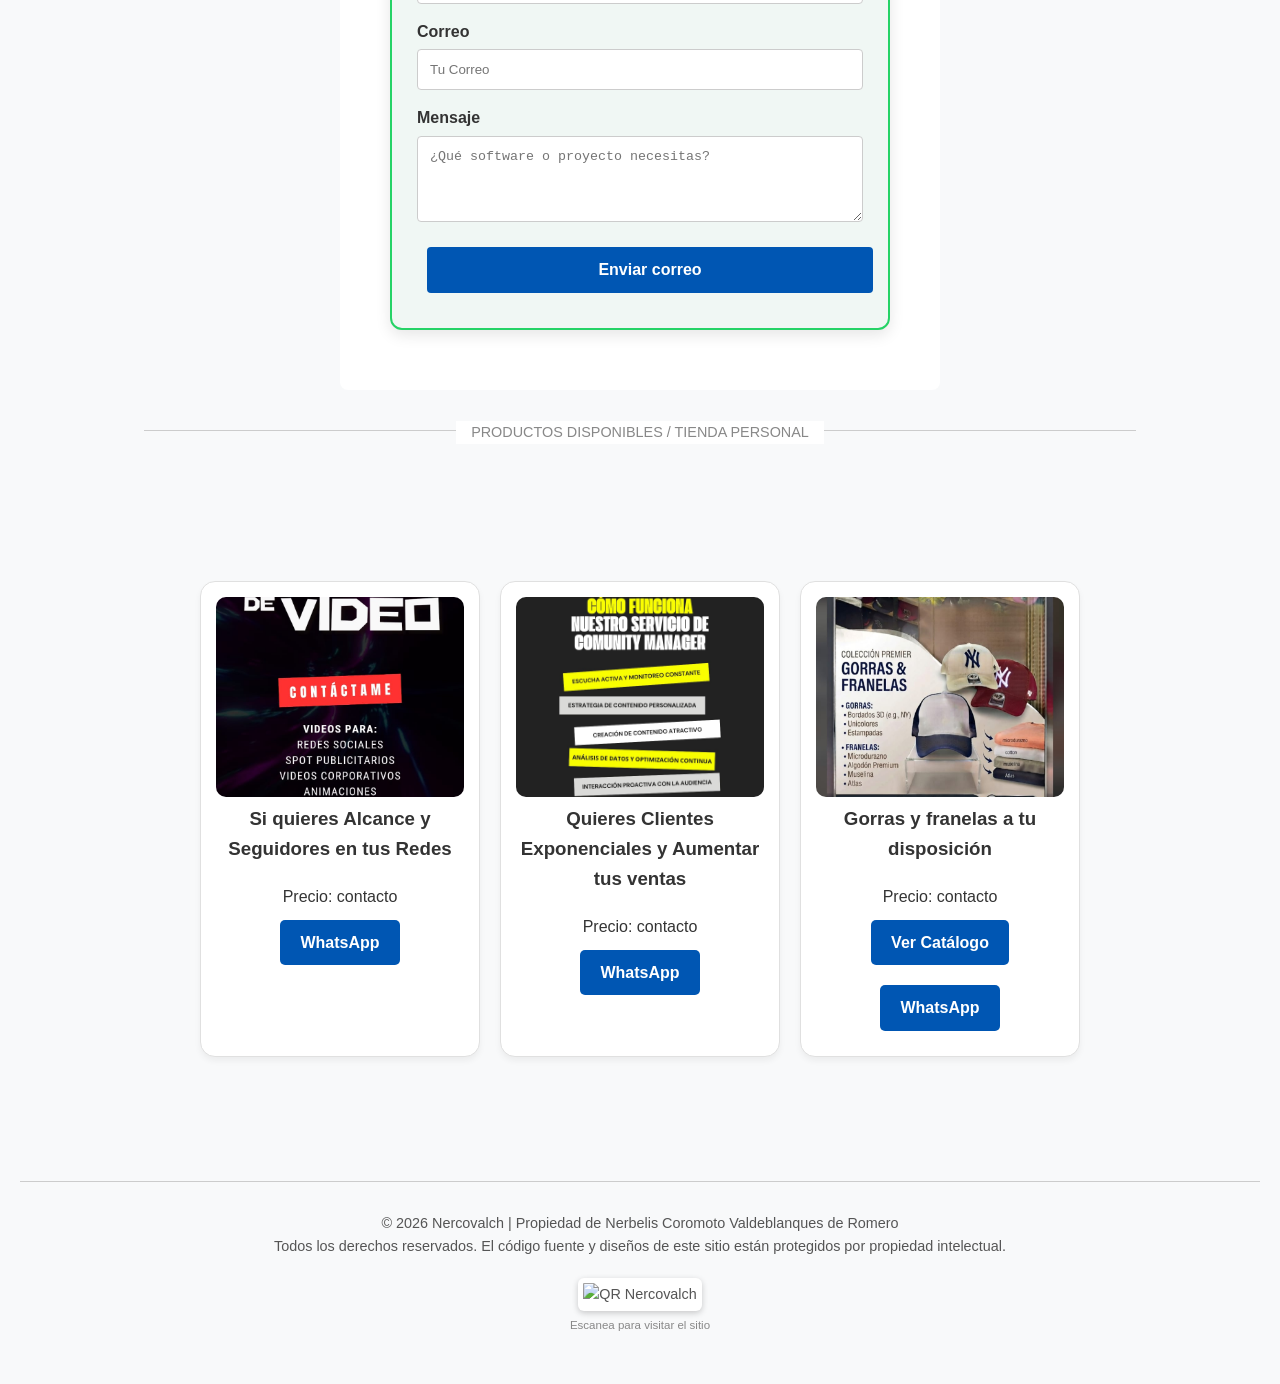
==== commit 7347017a: "correccion en foto 3" ====
--- a/index.html
+++ b/index.html
@@ -182,7 +182,7 @@
         </div>
 
         <div class="producto-card">
-            <img src="foto3.jpg" class="foto-producto">
+            <img src="foto3.jpeg" class="foto-producto">
             <h3>Gorras y franelas a tu disposición</h3>
             <p>Precio: contacto</p>
              <a href="https://shop.nercovalch.uk" class="btn-contacto">Ver Catálogo</a>
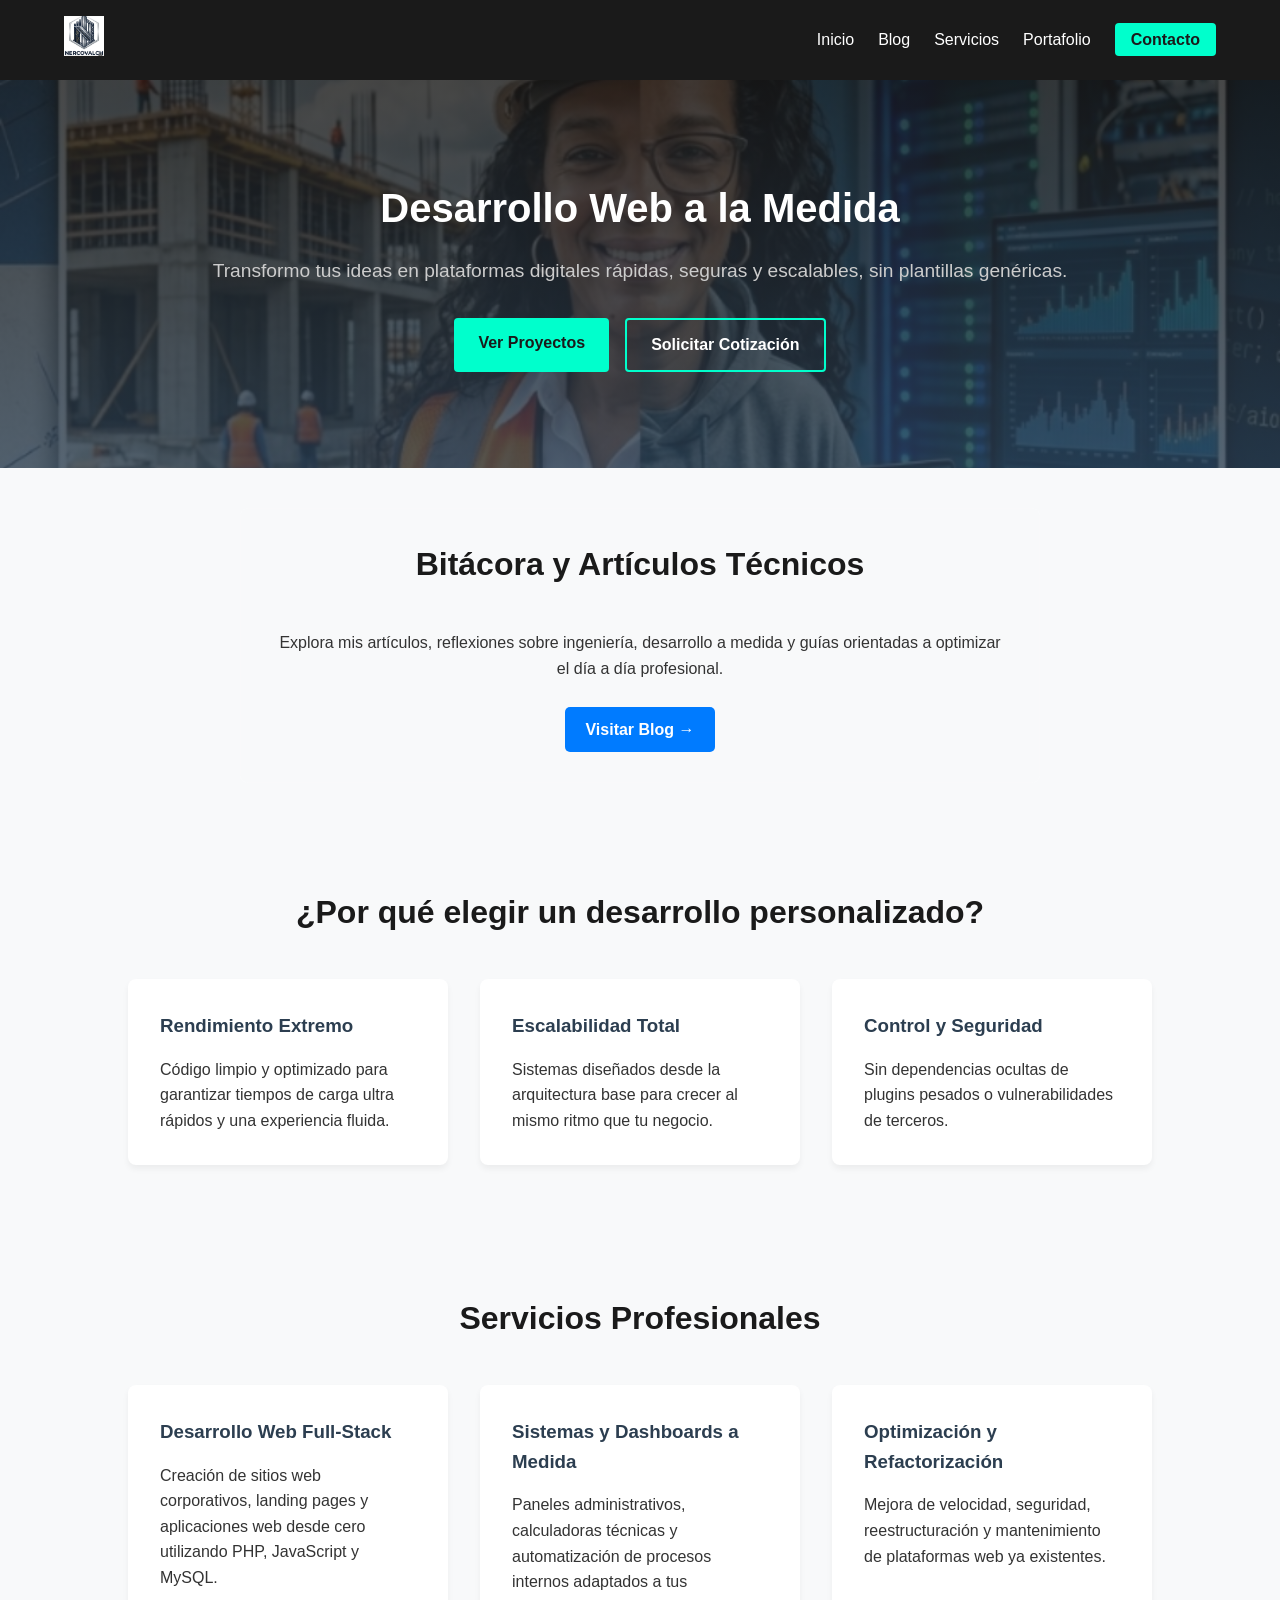
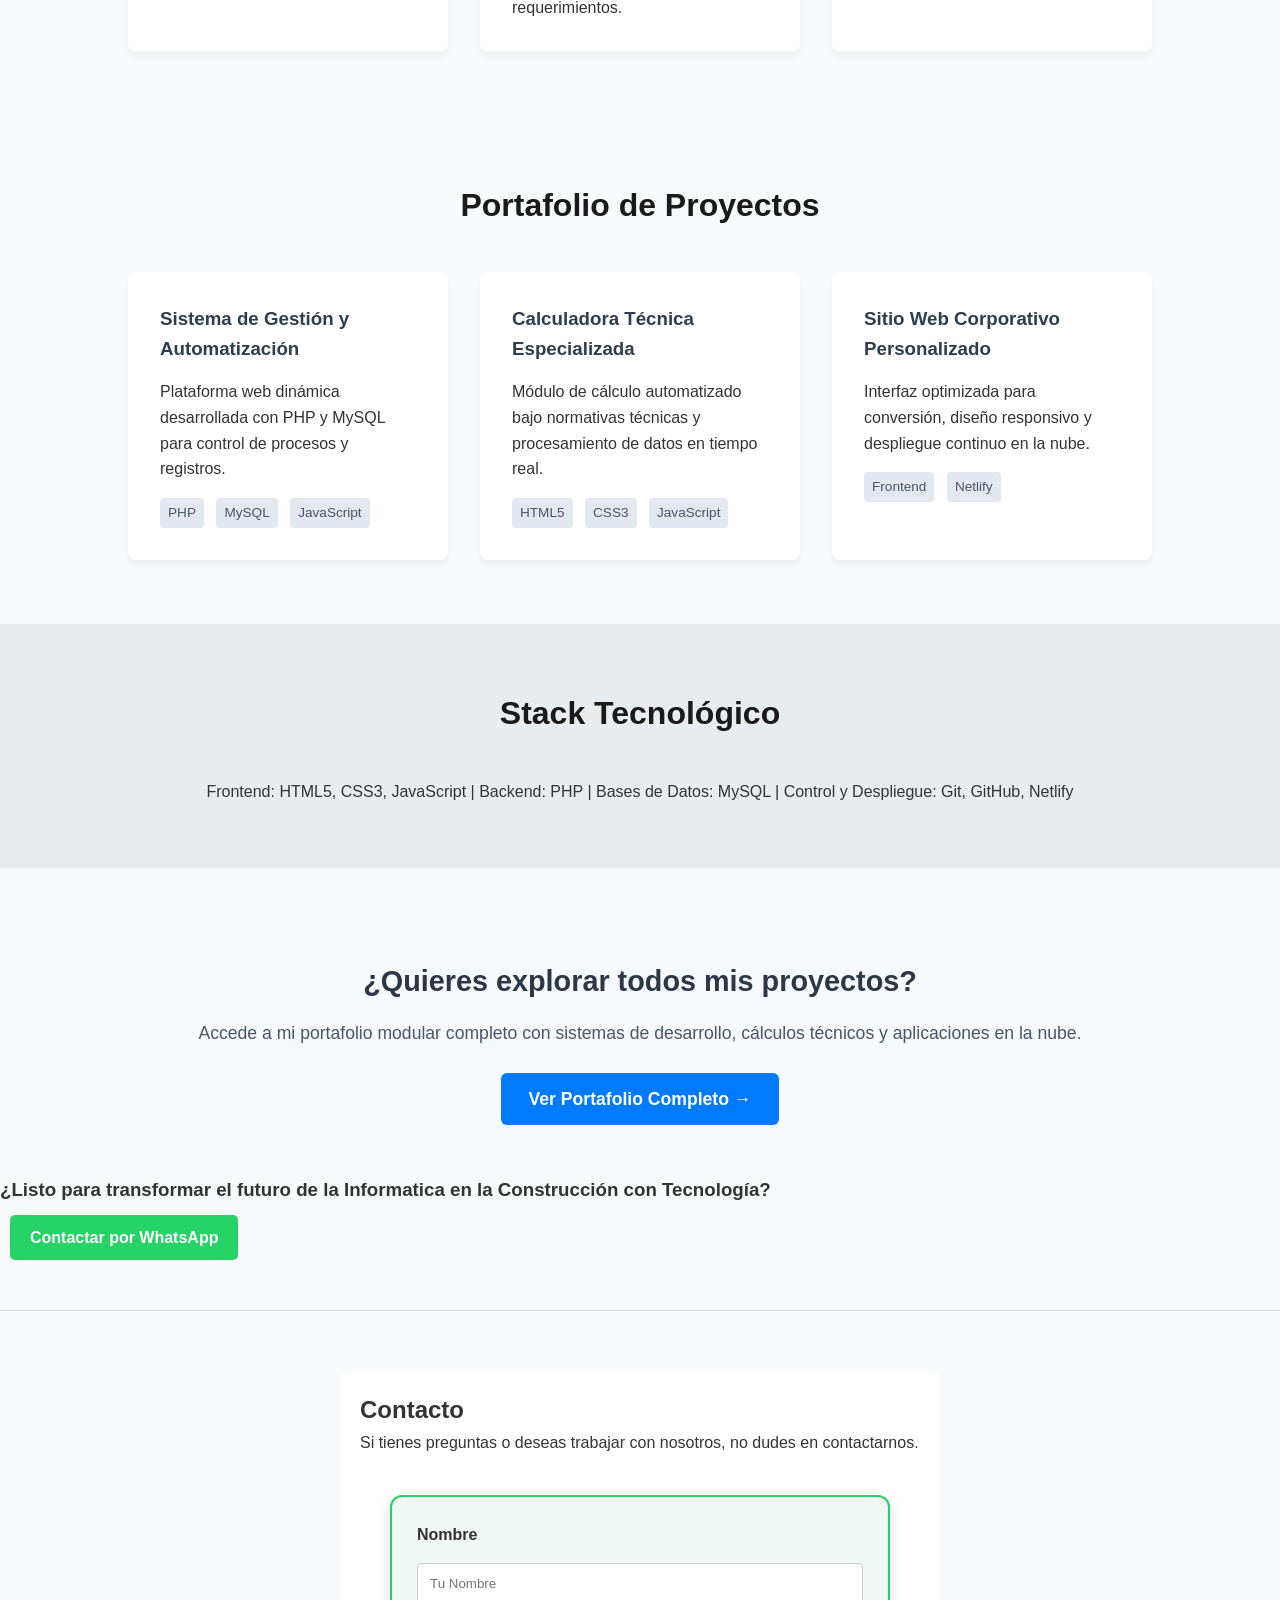
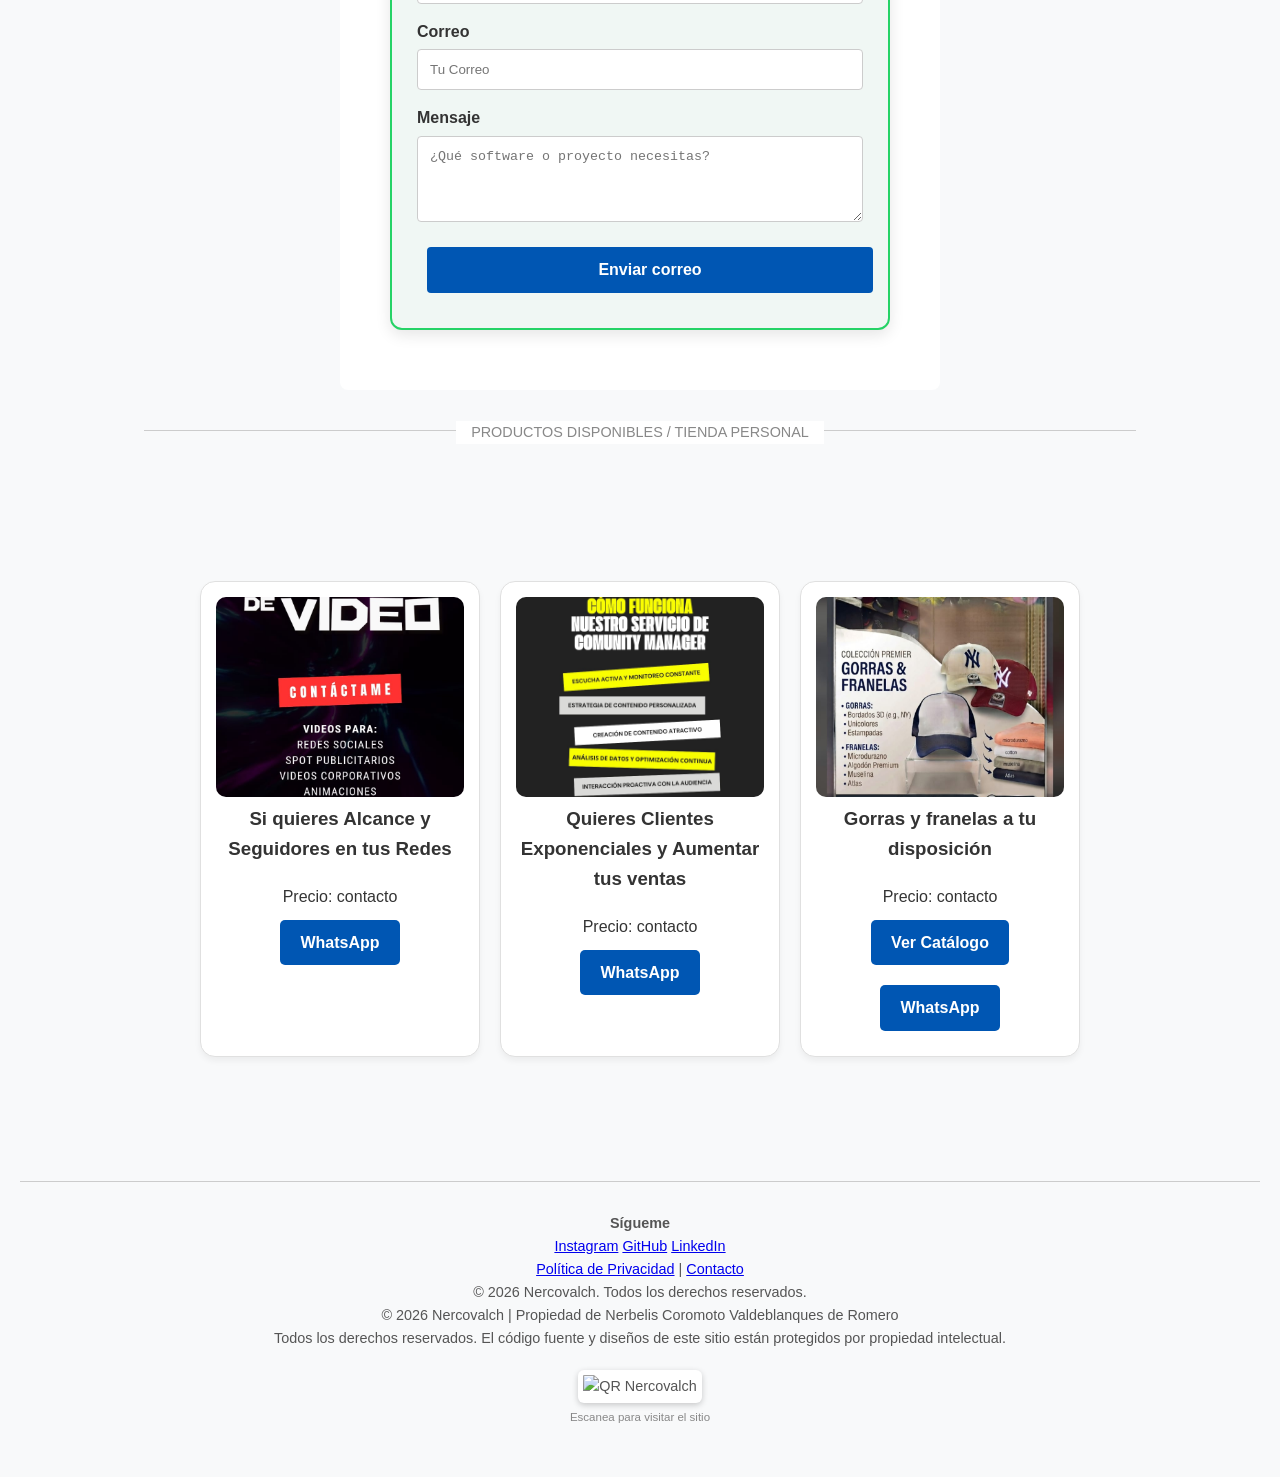
==== commit b66ff07f: "Agregar footer con políticas de privacidad y redes sociales" ====
--- a/index.html
+++ b/index.html
@@ -7,7 +7,10 @@
     <meta name="description" content="Desarrollo web a la medida, sistemas full-stack, PHP, JavaScript y soluciones digitales optimizadas.">
     <!-- Aquí vincularemos los estilos CSS más adelante -->
     <link rel="stylesheet" href="style.css">
+    <script async src="https://pagead2.googlesyndication.com/pagead/js/adsbygoogle.js?client=ca-pub-5622518911820228"
+     crossorigin="anonymous"></script>
 </head>
+
 <body>
 
     <!-- Cabecera y Navegación -->
@@ -186,12 +189,30 @@
             <h3>Gorras y franelas a tu disposición</h3>
             <p>Precio: contacto</p>
              <a href="https://shop.nercovalch.uk" class="btn-contacto">Ver Catálogo</a>
-             <a href="https://wa.me/584246561452" class="btn-contacto">WhatsApp</a>
+             <a href="https://wa.me/584126526413" class="btn-contacto">WhatsApp</a>
         </div>
         </div>
 
         </section> 
      <footer style="text-align: center; padding: 30px; border-top: 1px solid #ccc; margin-top: 40px; font-size: 0.9em; color: #555;">
+        <div class="footer-container">
+        <!-- Redes Sociales -->
+        <div class="social-links">
+            <h4>Sígueme</h4>
+            <a href="https://instagram.com/Nercovalch" target="_blank" rel="noopener">Instagram</a>
+            <a href="https://github.com/Nerbelis" target="_blank" rel="noopener">GitHub</a>
+            <a href="https://linkedin.com/in/Nerbelis Coromoto Valdeblanques de Romero" target="_blank" rel="noopener">LinkedIn</a>
+        </div>
+
+        <!-- Enlaces Legales y Contacto -->
+        <div class="legal-links">
+            <a href="/politica-privacidad.html">Política de Privacidad</a> | 
+            <a href="/contacto.html">Contacto</a>
+        </div>
+
+        <!-- Copyright -->
+        <p class="copyright">&copy; 2026 Nercovalch. Todos los derechos reservados.</p>
+    </div>
         <p>© 2026 Nercovalch | Propiedad de Nerbelis Coromoto Valdeblanques de Romero</p>
         <p>Todos los derechos reservados. El código fuente y diseños de este sitio están protegidos por propiedad intelectual.</p>
         <div style="margin-top: 20px; text-align: center;">
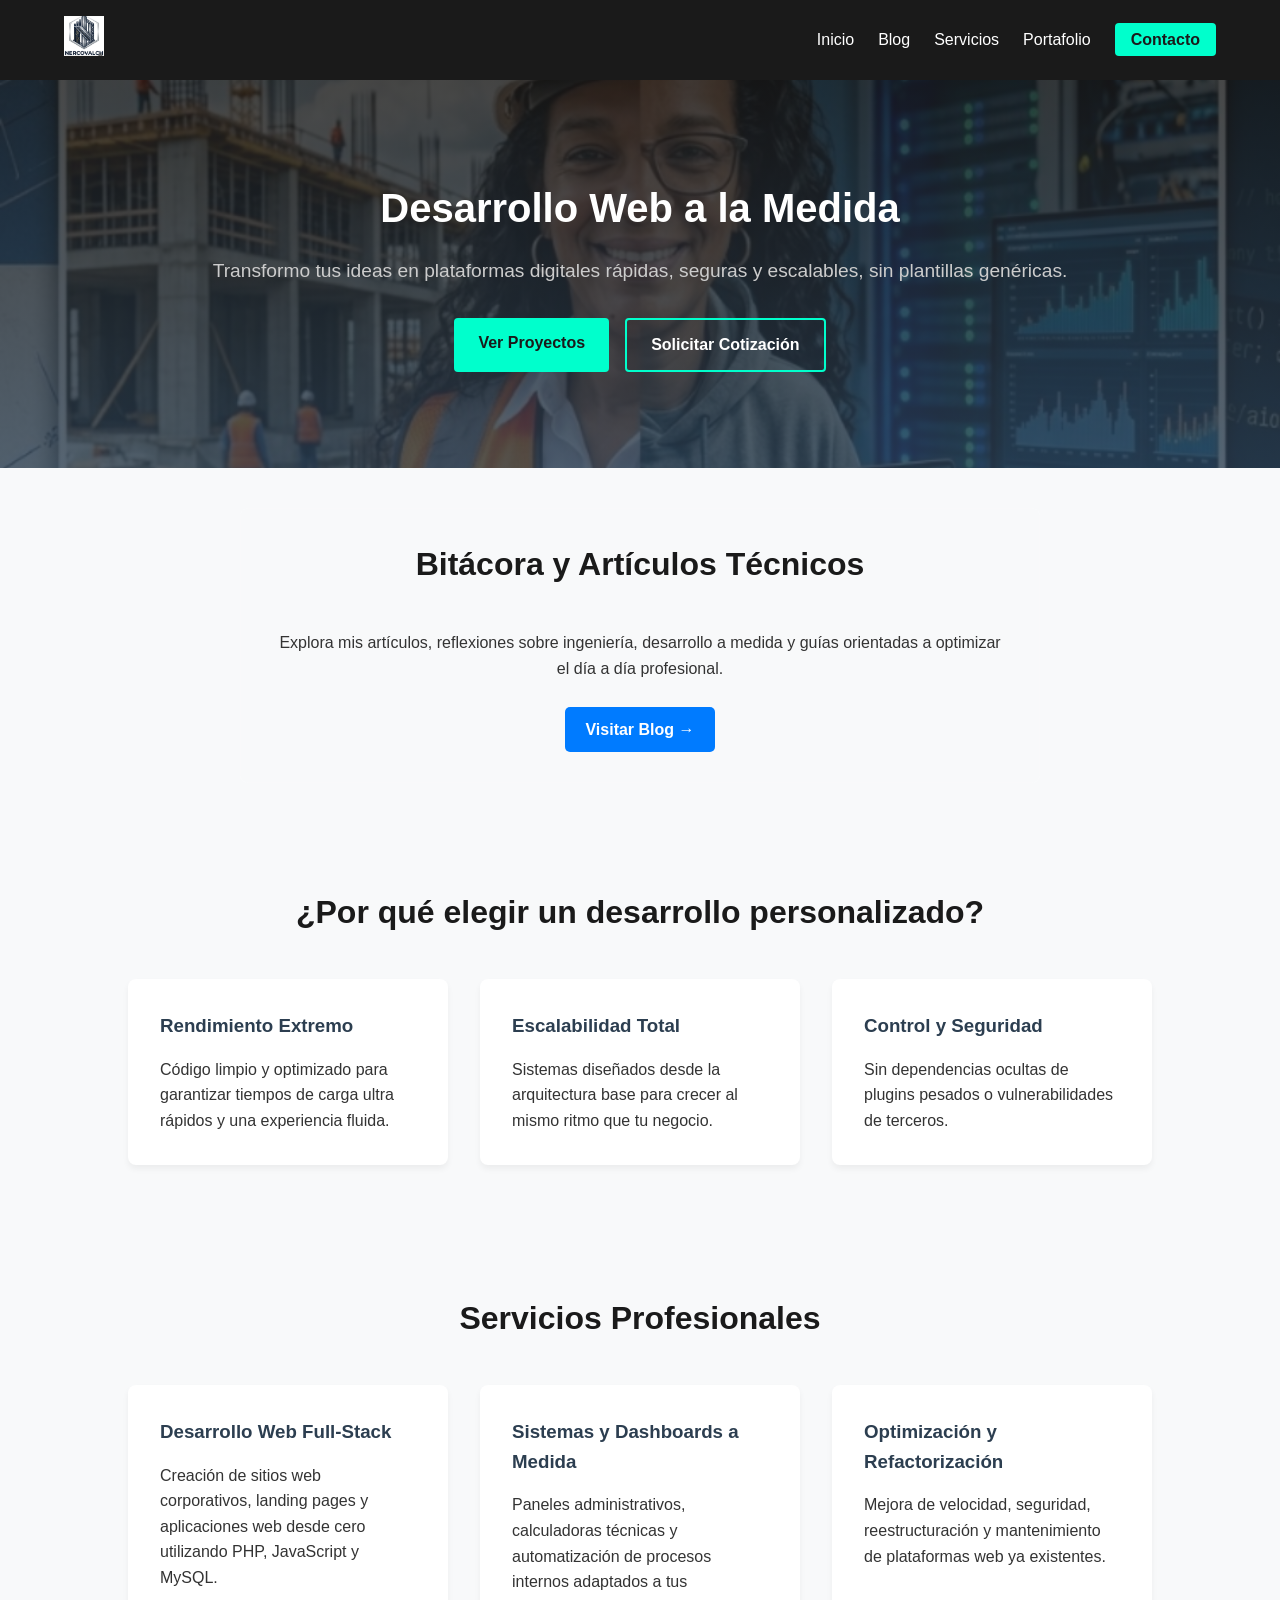
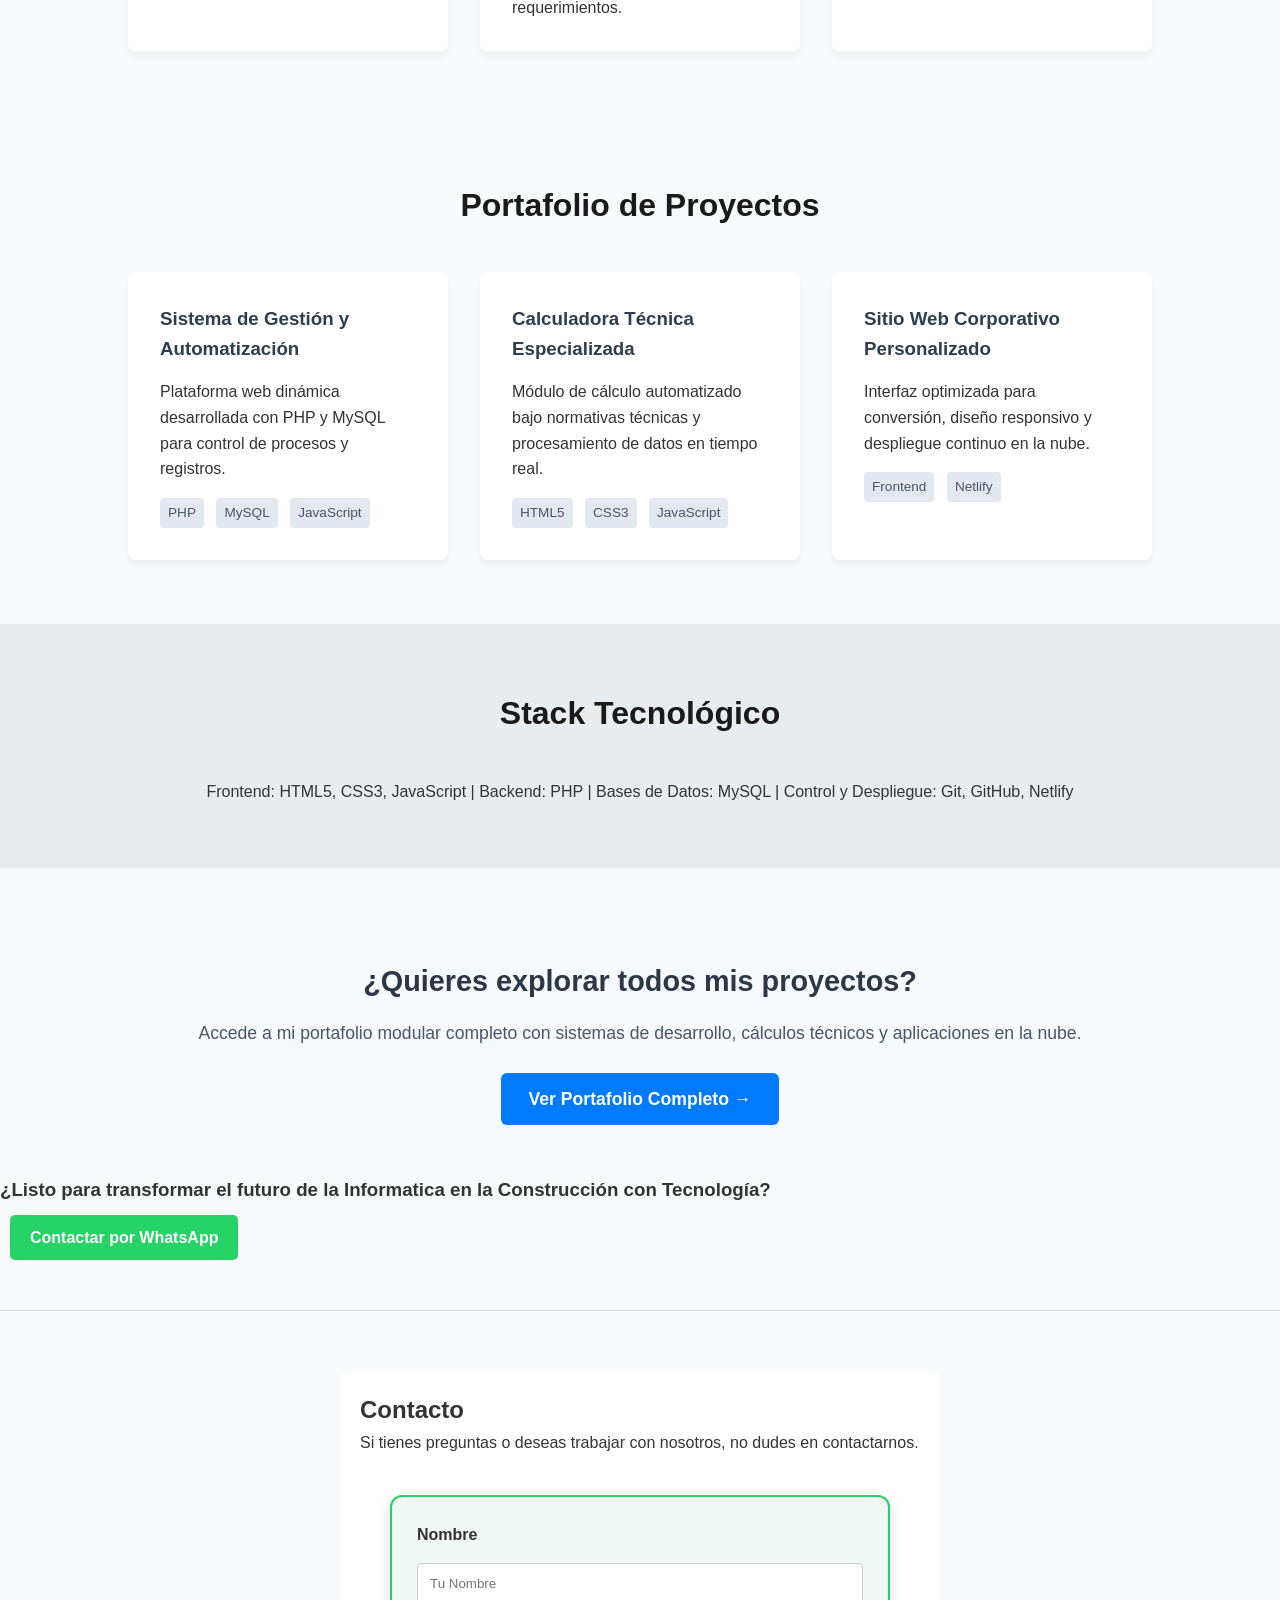
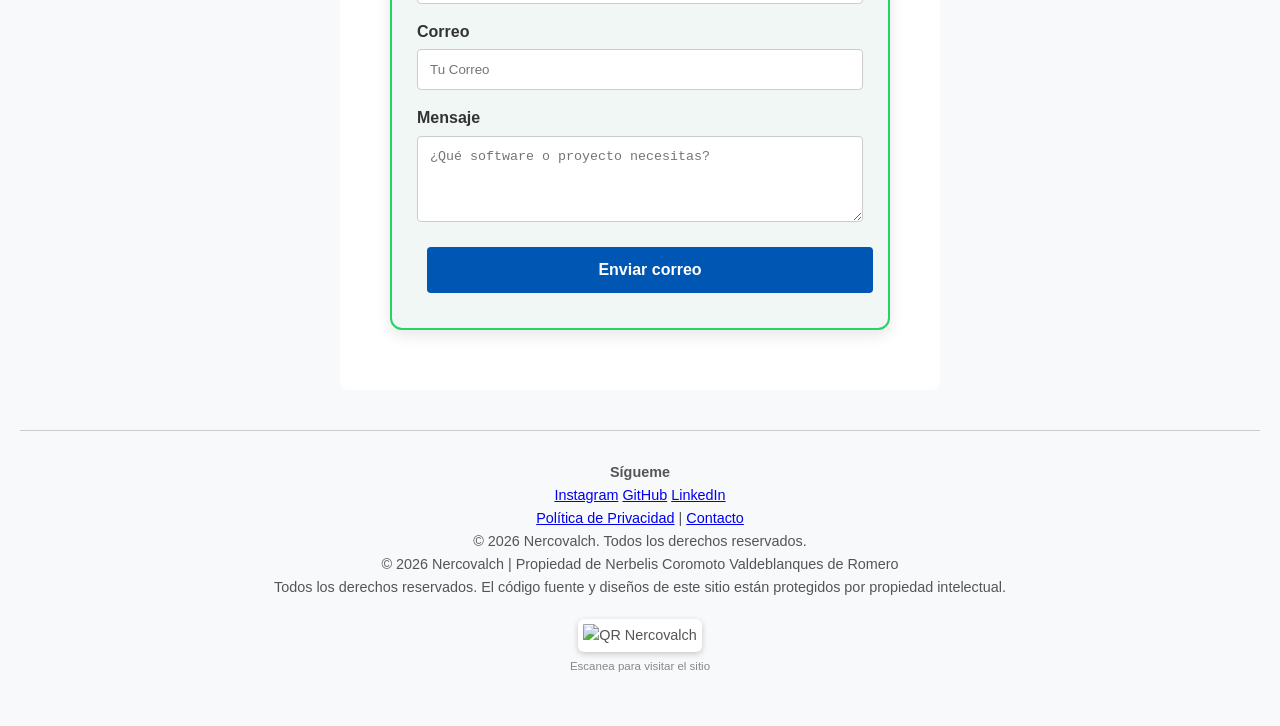
==== commit 1e687827: "Se elimina la tienda personal" ====
--- a/index.html
+++ b/index.html
@@ -161,39 +161,7 @@
 </form>
 </div>
     </header>        
-   <div style="text-align: center; margin: 40px 0;">
-    <hr style="border: none; border-top: 1px solid #ccc; width: 80%; margin: 0 auto;">
-    <p style="background: white; display: inline-block; padding: 0 15px; position: relative; top: -12px; color: #888; font-size: 0.9em;">
-        PRODUCTOS DISPONIBLES / TIENDA PERSONAL
-    </p>
-  </div>
-    <section class="contenedor-tienda">
-    <div class="productos-grid">
-        
-        <div class="producto-card">
-            <img src="foto1.jpg" class="foto-producto">
-            <h3>Si quieres Alcance y Seguidores en tus Redes</h3>
-            <p>Precio: contacto</p>
-            <a href="https://wa.me/584246561452" class="btn-contacto">WhatsApp</a>
-        </div>
-
-        <div class="producto-card">
-            <img src="foto2.jpg" class="foto-producto">
-            <h3>Quieres Clientes Exponenciales y Aumentar tus ventas</h3>
-            <p>Precio: contacto</p>
-            <a href="https://wa.me/584246561452" class="btn-contacto">WhatsApp</a>
-        </div>
-
-        <div class="producto-card">
-            <img src="foto3.jpeg" class="foto-producto">
-            <h3>Gorras y franelas a tu disposición</h3>
-            <p>Precio: contacto</p>
-             <a href="https://shop.nercovalch.uk" class="btn-contacto">Ver Catálogo</a>
-             <a href="https://wa.me/584126526413" class="btn-contacto">WhatsApp</a>
-        </div>
-        </div>
-
-        </section> 
+   
      <footer style="text-align: center; padding: 30px; border-top: 1px solid #ccc; margin-top: 40px; font-size: 0.9em; color: #555;">
         <div class="footer-container">
         <!-- Redes Sociales -->
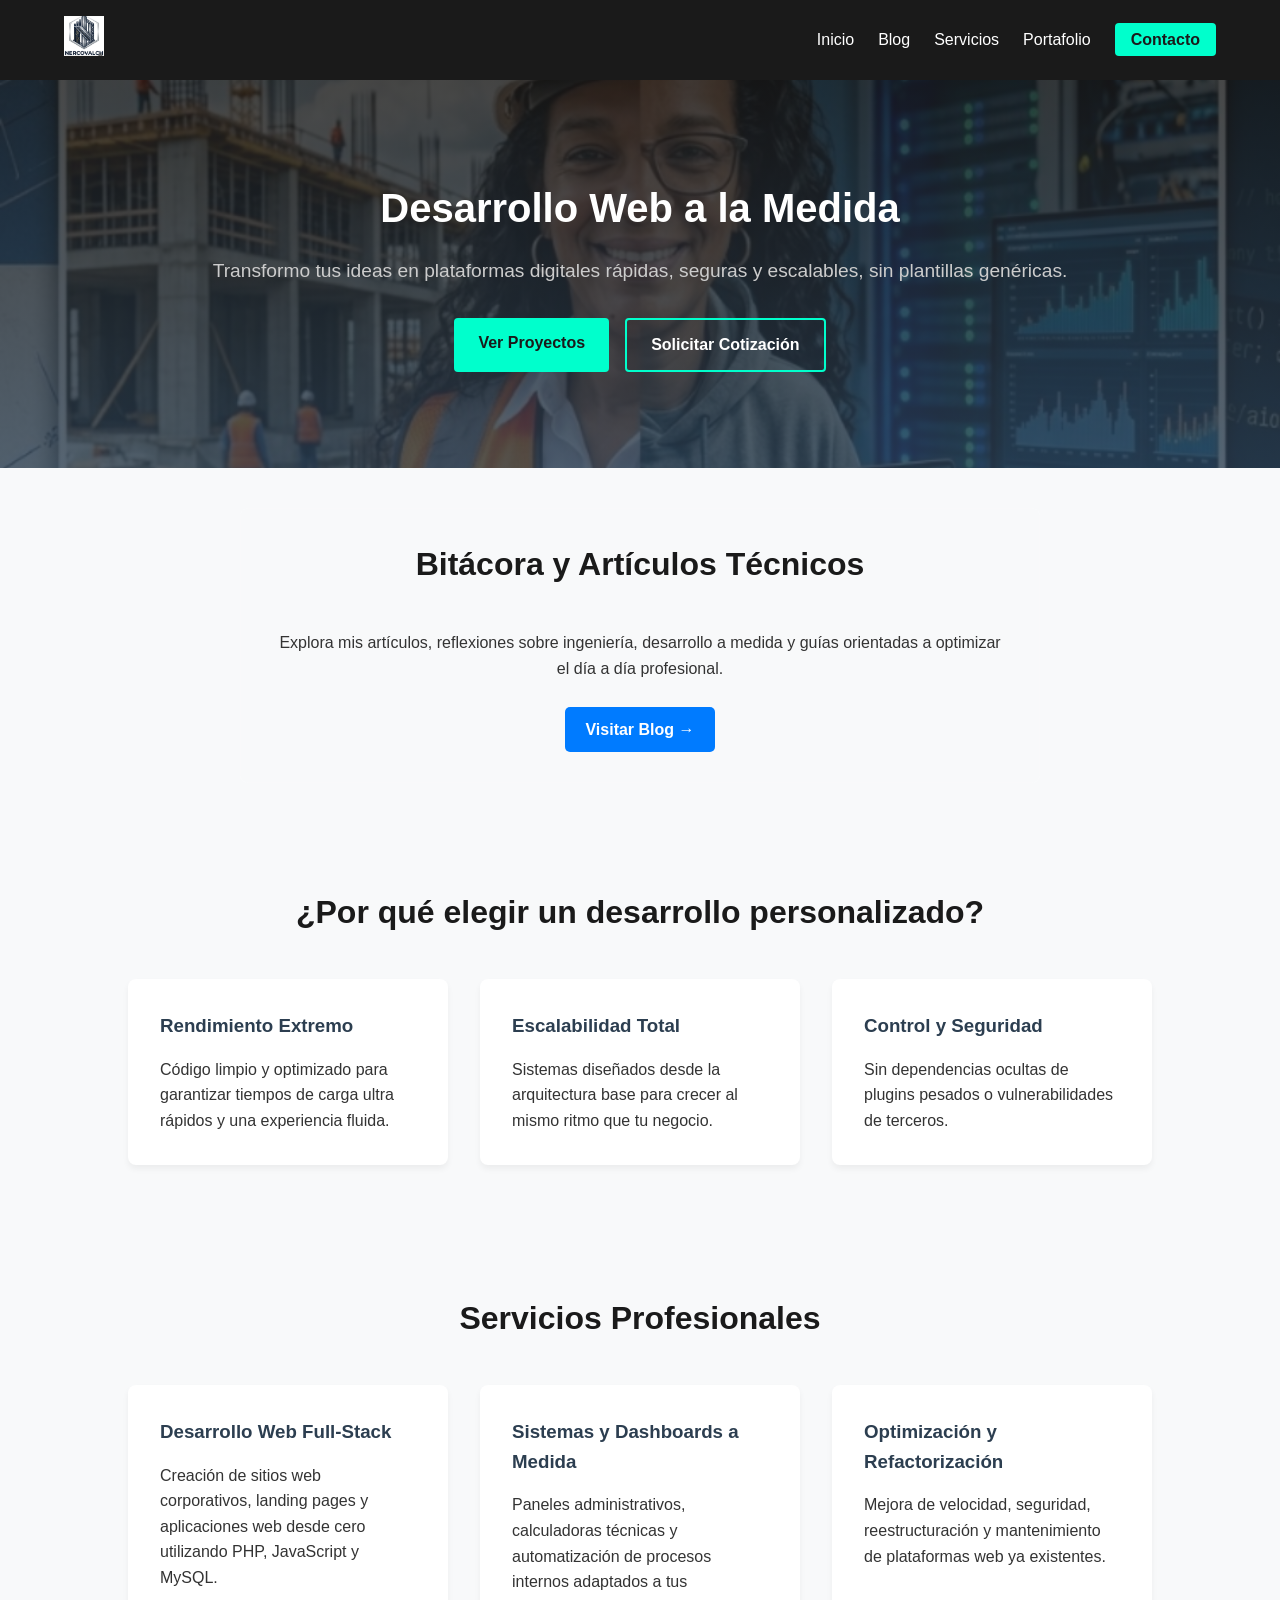
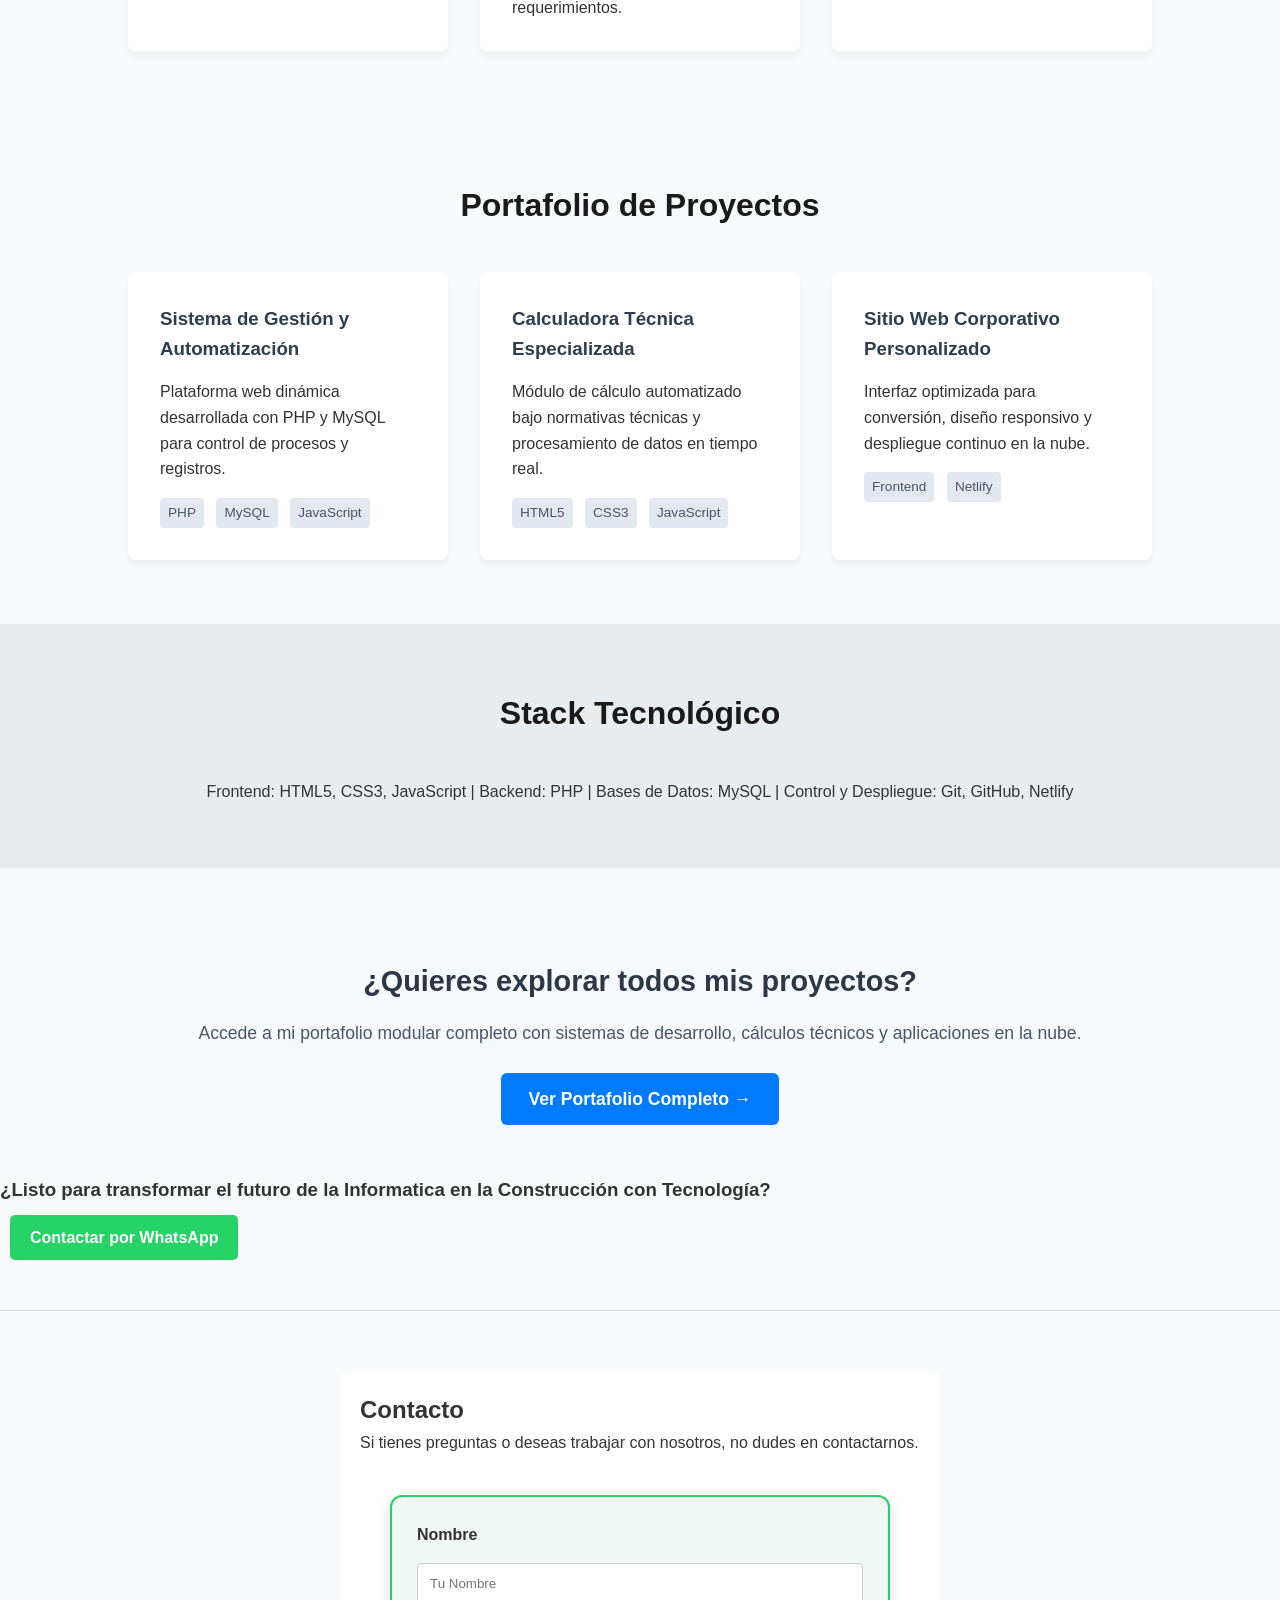
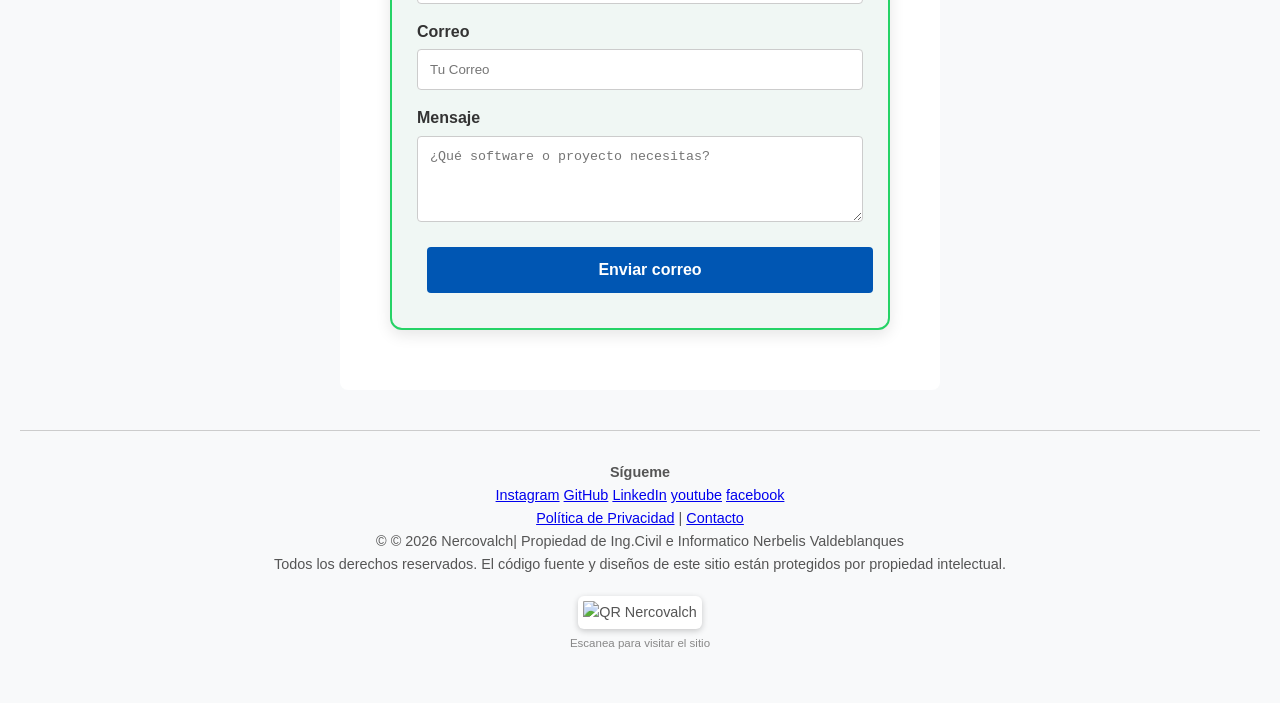
==== commit e531ea15: "Actualizacion de redes sociales y limpieza del footer" ====
--- a/index.html
+++ b/index.html
@@ -167,9 +167,13 @@
         <!-- Redes Sociales -->
         <div class="social-links">
             <h4>Sígueme</h4>
-            <a href="https://instagram.com/Nercovalch" target="_blank" rel="noopener">Instagram</a>
+            <a href="https://instagram.com/nercovalch" target="_blank" rel="noopener">Instagram</a>
             <a href="https://github.com/Nerbelis" target="_blank" rel="noopener">GitHub</a>
             <a href="https://linkedin.com/in/Nerbelis Coromoto Valdeblanques de Romero" target="_blank" rel="noopener">LinkedIn</a>
+            <a href="https://youtube.com/@nercovalch" target="_blank" rel="noopener">youtube</a>
+            <a href="https://facebook.com/Nercovalch" target="_blank" rel="noopener">facebook</a>
+
+
         </div>
 
         <!-- Enlaces Legales y Contacto -->
@@ -179,9 +183,8 @@
         </div>
 
         <!-- Copyright -->
-        <p class="copyright">&copy; 2026 Nercovalch. Todos los derechos reservados.</p>
+        <p class="copyright">&copy; © 2026 Nercovalch| Propiedad de Ing.Civil e Informatico Nerbelis Valdeblanques</p>
     </div>
-        <p>© 2026 Nercovalch | Propiedad de Nerbelis Coromoto Valdeblanques de Romero</p>
         <p>Todos los derechos reservados. El código fuente y diseños de este sitio están protegidos por propiedad intelectual.</p>
         <div style="margin-top: 20px; text-align: center;">
         <img src="https://api.qrserver.com/v1/create-qr-code/?size=90x90&data=https://nercovalch.uk" alt="QR Nercovalch" style="background: #fff; padding: 5px; border-radius: 6px; box-shadow: 0 2px 6px rgba(0,0,0,0.2);">
